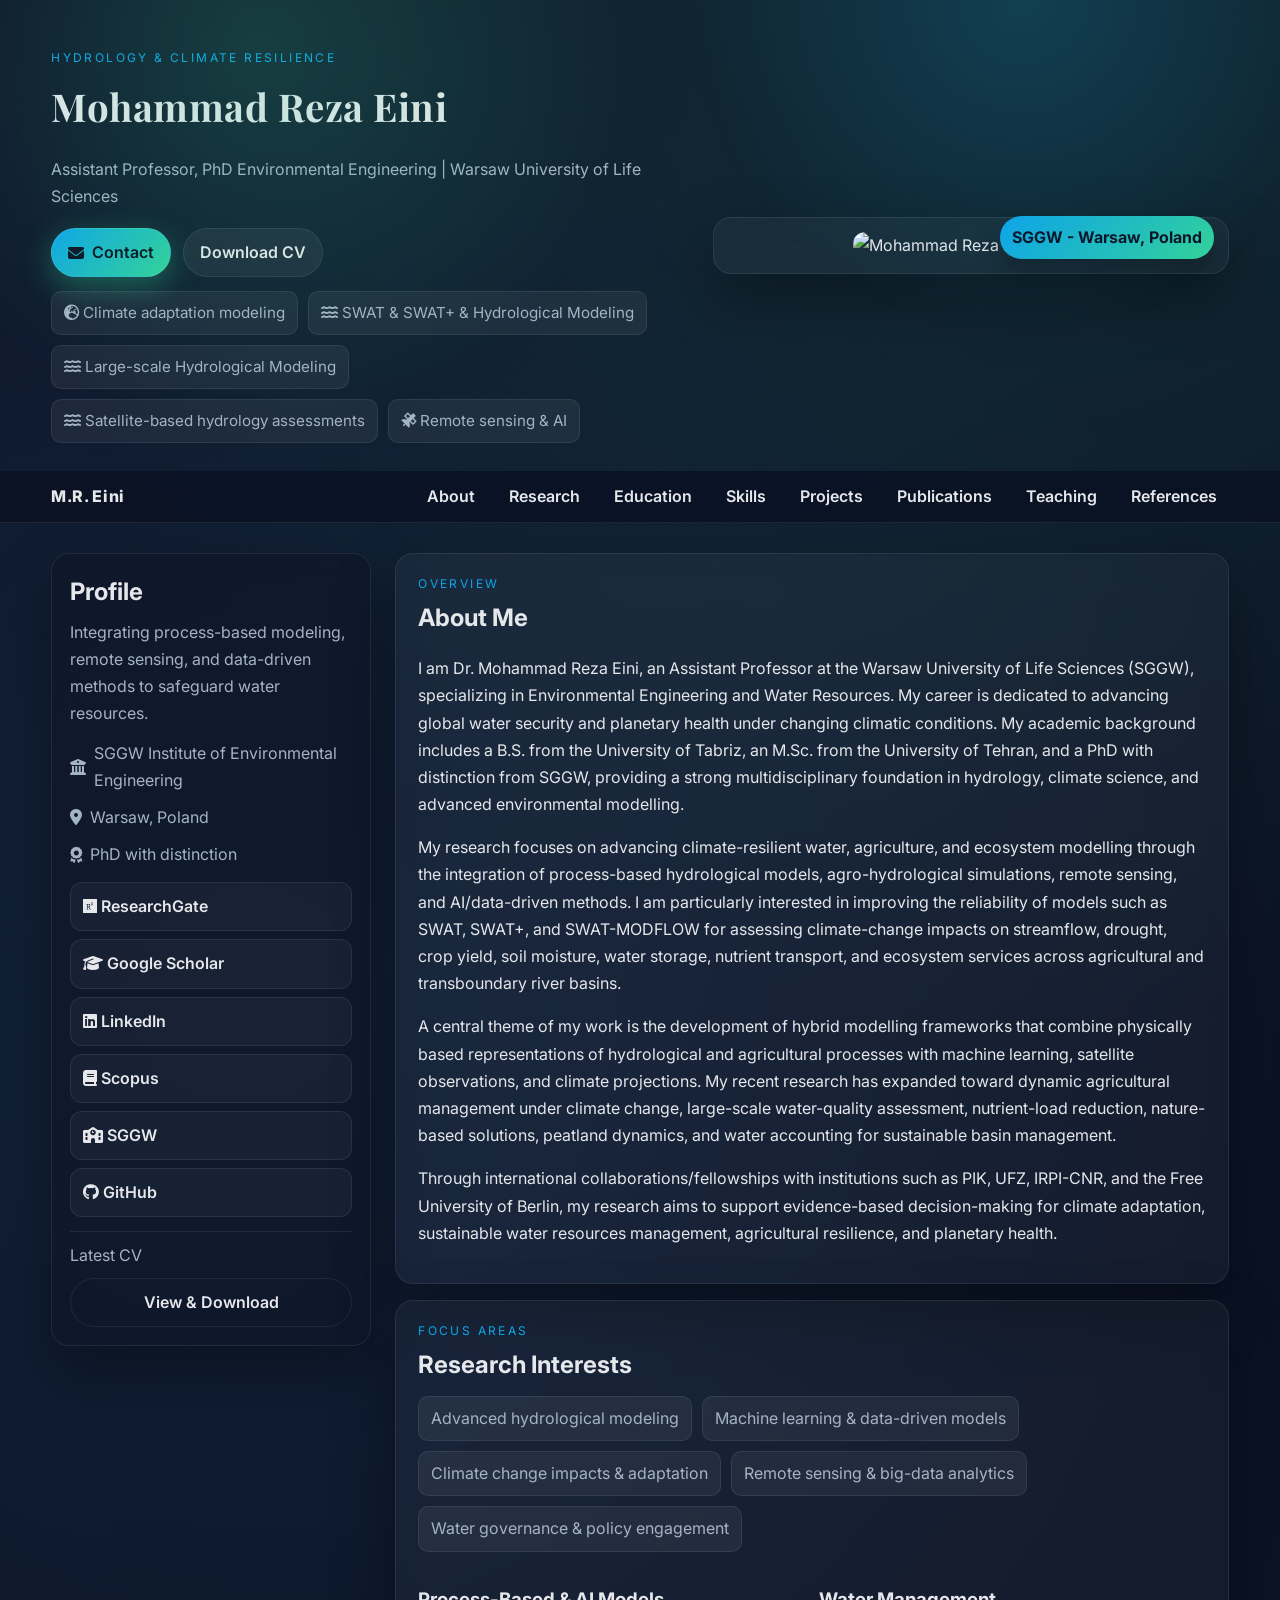
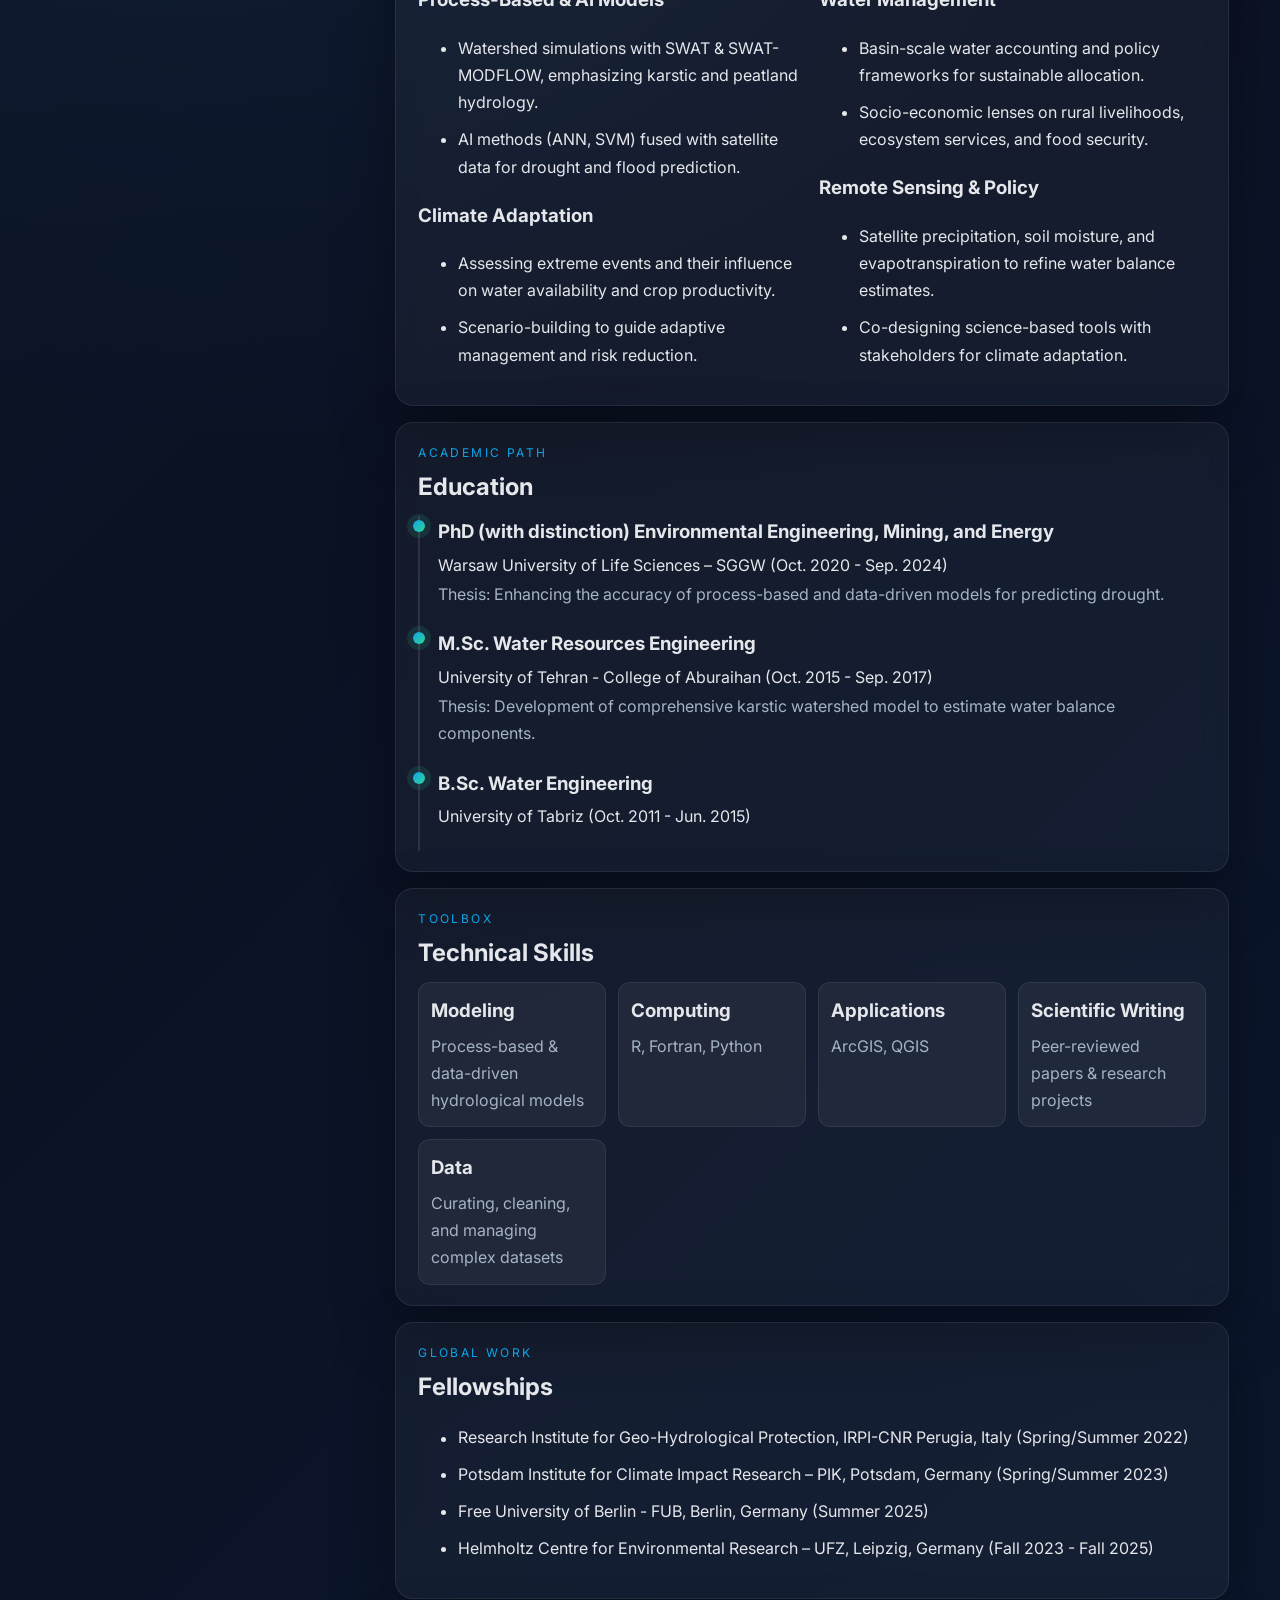
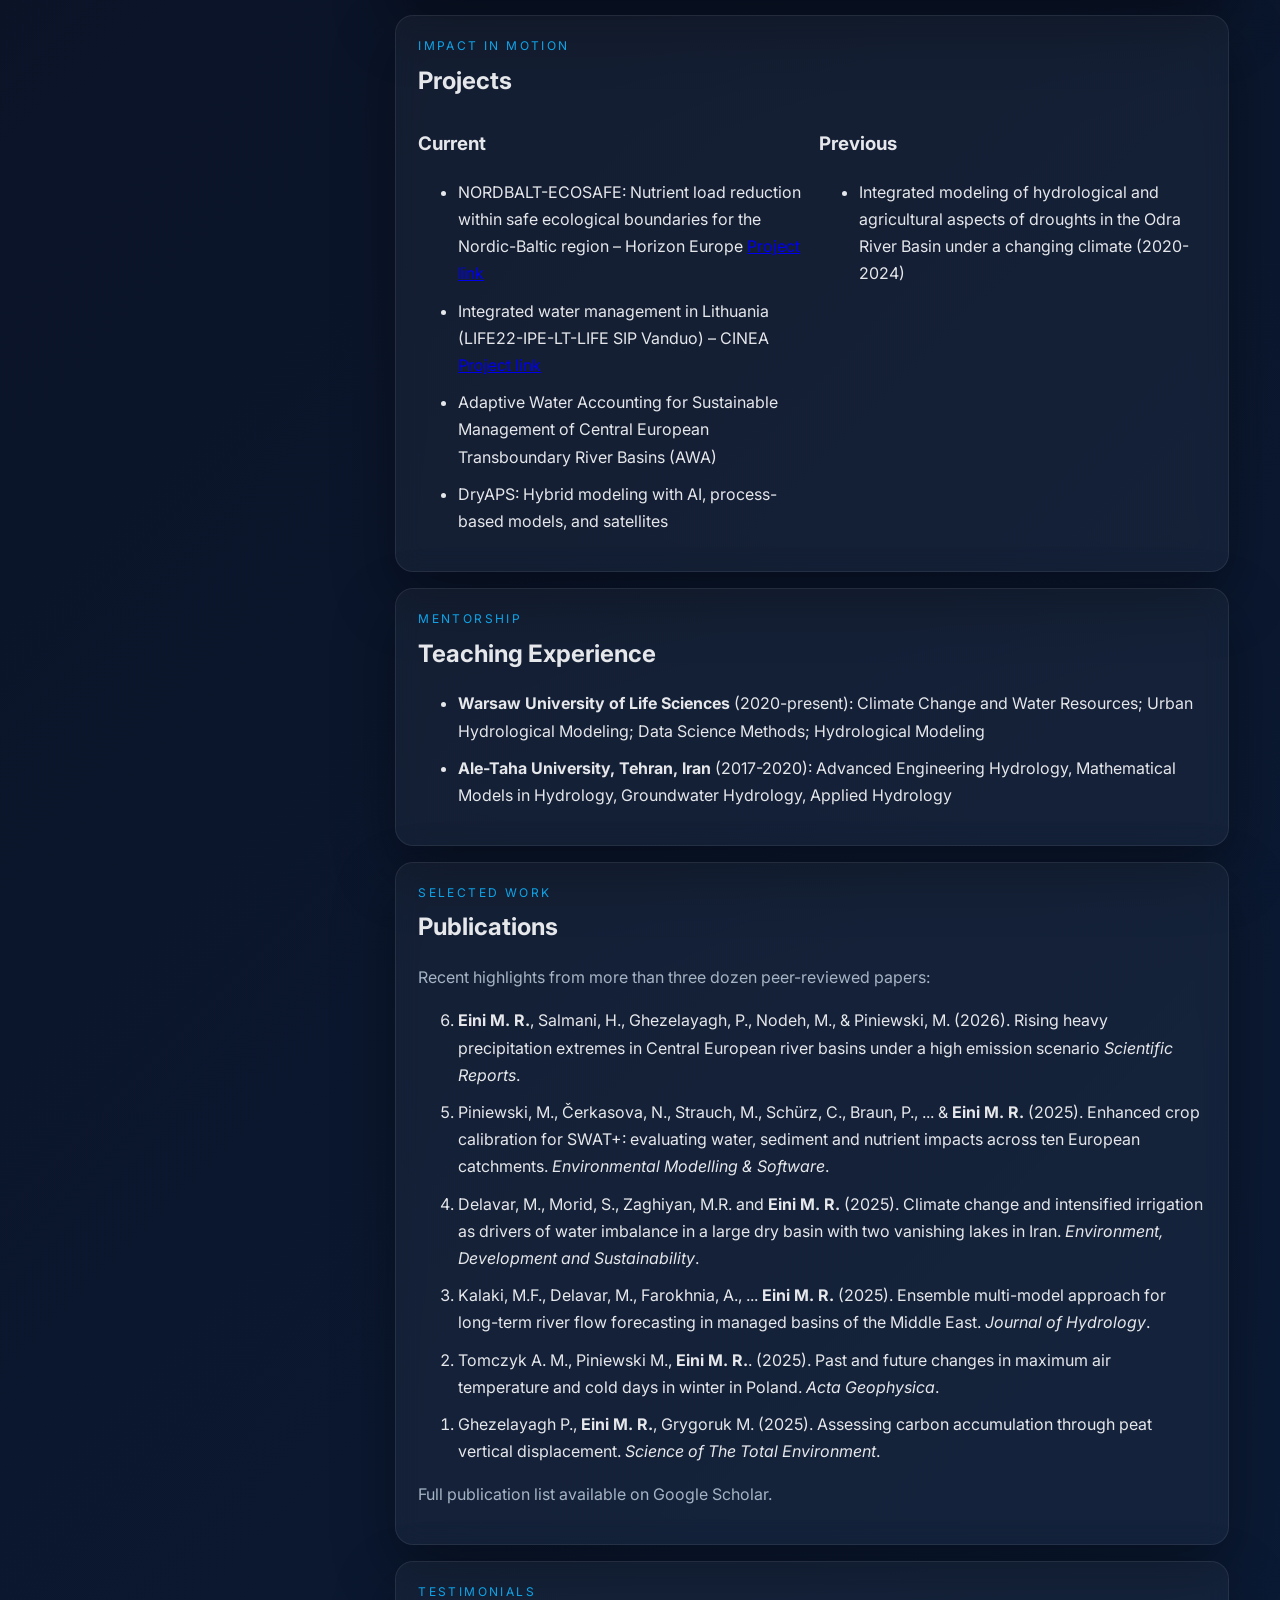
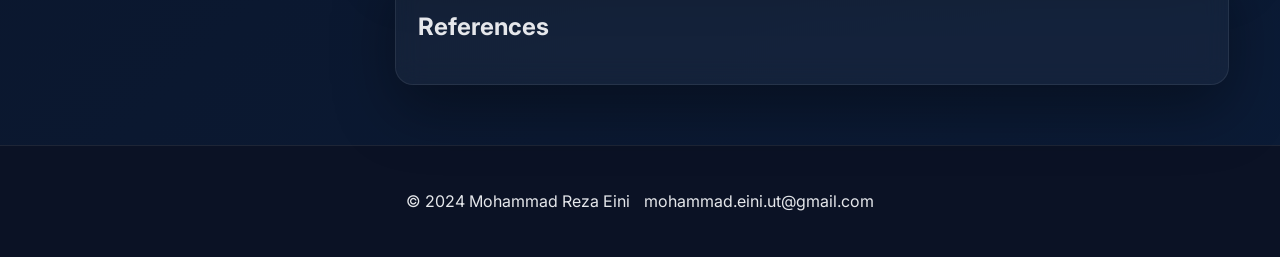
==== index.html @ 570f3421 "Revise 'About Me' section for clarity and detail Updated the 'About Me' section with a more detailed" ====
<!DOCTYPE html>
<html lang="en">
<head>
    <meta charset="UTF-8">
    <meta name="viewport" content="width=device-width, initial-scale=1.0">
    <title>Mohammad Reza Eini - Hydrology | Environmental Engineering</title>

    <meta name="description" content="Mohammad Reza Eini - Assistant Professor in Environmental Engineering specializing in Hydrology, Water Resources, SWAT, and Climate Change Research. Explore research, publications, and projects.">
    <meta name="keywords" content="Mohammad Reza Eini, Hydrology, Environmental Engineering, Climate Change, Water Resources, Research, Publications">
    <meta name="author" content="Mohammad Reza Eini">

    <meta property="og:title" content="Mohammad Reza Eini - Hydrology | Environmental Engineering">
    <meta property="og:description" content="Explore the research, publications, and projects of Mohammad Reza Eini, Assistant Professor specializing in Environmental Engineering and Hydrology.">
    <meta property="og:image" content="https://i1.rgstatic.net/ii/profile.image/11431282004728828-1773566202842_Q128/Mohammad-Reza-Eini.jpg">
    <meta property="og:url" content="https://yourwebsite.com">
    <meta property="og:type" content="website">

    <meta name="twitter:card" content="summary_large_image">
    <meta name="twitter:title" content="Mohammad Reza Eini - Hydrology | Environmental Engineering">
    <meta name="twitter:description" content="Explore the research, publications, and projects of Mohammad Reza Eini, Assistant Professor specializing in Environmental Engineering and Hydrology.">
    <meta name="twitter:image" content="https://i1.rgstatic.net/ii/profile.image/11431282004728828-1773566202842_Q128/Mohammad-Reza-Eini.jpg">

    <link rel="icon" href="favicon.ico" type="image/x-icon">
    <link href="https://fonts.googleapis.com/css2?family=Inter:wght@400;500;600;700&family=Playfair+Display:wght@600&display=swap" rel="stylesheet">
    <link rel="stylesheet" href="https://cdnjs.cloudflare.com/ajax/libs/font-awesome/6.4.0/css/all.min.css" integrity="sha512-t6k3Un7X1Xo95Yb+4X4q5F/BjkAex5+isv+m7HkF0WySZyQ5BdwxmrYxezj3rW4lVDA3f7/7m1z93C9eQFq3mg==" crossorigin="anonymous" referrerpolicy="no-referrer" />
    <link rel="stylesheet" href="style.css">
</head>
<body>
    <canvas id="backgroundCanvas"></canvas>

    <header class="hero">
        <div class="hero__content container">
            <div class="hero__text">
                <p class="eyebrow">Hydrology &amp; Climate Resilience</p>
                <h1>Mohammad Reza Eini</h1>
                <p class="subtitle">Assistant Professor, PhD Environmental Engineering | Warsaw University of Life Sciences</p>
                <div class="hero__actions">
                    <a class="btn primary" href="mailto:mohammad.eini.ut@gmail.com"><i class="fa-solid fa-envelope"></i> Contact</a>
                    <a class="btn ghost" href="https://sggwpl-my.sharepoint.com/:w:/g/personal/p101727_sggw_edu_pl/ERVvOHQ2-XRPl_9ZLTvmwWQBLhzzEaw9GEcHGNCmbTCIkA?e=wQQIOg" target="_blank" rel="noopener">Download CV</a>
                </div>
                <div class="hero__highlights">
                    <div class="chip"><i class="fa-solid fa-earth-europe"></i> Climate adaptation modeling</div>
                    <div class="chip"><i class="fa-solid fa-water"></i> SWAT &amp; SWAT+ &amp; Hydrological Modeling</div>
                    <div class="chip"><i class="fa-solid fa-water"></i> Large-scale Hydrological Modeling</div>
                    <div class="chip"><i class="fa-solid fa-water"></i> Satellite-based hydrology assessments</div>
                    <div class="chip"><i class="fa-solid fa-satellite"></i> Remote sensing &amp; AI</div>
                </div>
            </div>
            <div class="hero__portrait">
                <div class="portrait-card">
                    <img src="https://raw.githubusercontent.com/MR-Eini/mr-eini.github.io/refs/heads/main/Image_.png" alt="Mohammad Reza Eini portrait">
                    <div class="badge">SGGW - Warsaw, Poland</div>
                </div>
            </div>
        </div>
    </header>

    <nav class="navbar">
        <div class="container nav-wrapper">
            <div class="brand">M.R. Eini</div>
            <div class="hamburger" id="hamburger">
                <div></div>
                <div></div>
                <div></div>
            </div>
            <ul id="nav-links">
                <li><a href="#about">About</a></li>
                <li><a href="#research">Research</a></li>
                <li><a href="#education">Education</a></li>
                <li><a href="#skills">Skills</a></li>
                <li><a href="#projects">Projects</a></li>
                <li><a href="#publications">Publications</a></li>
                <li><a href="#teaching">Teaching</a></li>
                <li><a href="#references">References</a></li>
            </ul>
        </div>
    </nav>
    <div class="navbar-overlay"></div>

    <div class="layout container">
        <aside class="profile-card">
            <div class="profile-card__header">
                <h2>Profile</h2>
                <p>Integrating process-based modeling, remote sensing, and data-driven methods to safeguard water resources.</p>
            </div>
            <div class="profile-card__details">
                <div class="detail"><i class="fa-solid fa-building-columns"></i> SGGW Institute of Environmental Engineering</div>
                <div class="detail"><i class="fa-solid fa-location-dot"></i> Warsaw, Poland</div>
                <div class="detail"><i class="fa-solid fa-award"></i> PhD with distinction</div>
            </div>
            <div class="profile-card__links">
                <a href="https://www.researchgate.net/profile/Mohammad_Reza_Eini" target="_blank" rel="noopener"><i class="fab fa-researchgate"></i> ResearchGate</a>
                <a href="https://scholar.google.com/citations?user=8WN65OIAAAAJ&hl=en" target="_blank" rel="noopener"><i class="fas fa-graduation-cap"></i> Google Scholar</a>
                <a href="https://www.linkedin.com/in/MREini/" target="_blank" rel="noopener"><i class="fab fa-linkedin"></i> LinkedIn</a>
                <a href="https://www.scopus.com/authid/detail.uri?authorId=57207841053" target="_blank" rel="noopener"><i class="fas fa-book"></i> Scopus</a>
                <a href="https://bw.sggw.edu.pl/info/author/WULS2d5423f309064ba0b1de52f4bb4901af/" target="_blank" rel="noopener"><i class="fas fa-school"></i> SGGW</a>
                <a href="https://github.com/MR-Eini/" target="_blank" rel="noopener"><i class="fab fa-github"></i> GitHub</a>
            </div>
            <div class="profile-card__cta">
                <p>Latest CV</p>
                <a class="btn full" href="https://sggwpl-my.sharepoint.com/:w:/g/personal/p101727_sggw_edu_pl/ERVvOHQ2-XRPl_9ZLTvmwWQBLhzzEaw9GEcHGNCmbTCIkA?e=wQQIOg" target="_blank" rel="noopener">View &amp; Download</a>
            </div>
        </aside>

        <main class="content">
            <section id="about" class="card">
                <div class="card__header">
                    <p class="eyebrow">Overview</p>
                    <h2>About Me</h2>
                </div>
                      <p>
                        I am Dr. Mohammad Reza Eini, an Assistant Professor at the Warsaw University of Life Sciences
                        (SGGW), specializing in Environmental Engineering and Water Resources. My career is dedicated
                        to advancing global water security and planetary health under changing climatic conditions.
                        My academic background includes a B.S. from the University of Tabriz, an M.Sc. from the
                        University of Tehran, and a PhD with distinction from SGGW, providing a strong multidisciplinary
                        foundation in hydrology, climate science, and advanced environmental modelling.
                      </p>
                    
                      <p>
                        My research focuses on advancing climate-resilient water, agriculture, and ecosystem modelling
                        through the integration of process-based hydrological models, agro-hydrological simulations,
                        remote sensing, and AI/data-driven methods. I am particularly interested in improving the
                        reliability of models such as SWAT, SWAT+, and SWAT-MODFLOW for assessing climate-change
                        impacts on streamflow, drought, crop yield, soil moisture, water storage, nutrient transport,
                        and ecosystem services across agricultural and transboundary river basins.
                      </p>
                    
                      <p>
                        A central theme of my work is the development of hybrid modelling frameworks that combine
                        physically based representations of hydrological and agricultural processes with machine learning,
                        satellite observations, and climate projections. My recent research has expanded toward dynamic
                        agricultural management under climate change, large-scale water-quality assessment,
                        nutrient-load reduction, nature-based solutions, peatland dynamics, and water accounting for
                        sustainable basin management.
                      </p>
                    
                      <p>
                        Through international collaborations/fellowships with institutions such as PIK, UFZ, IRPI-CNR, and the
                        Free University of Berlin, my research aims to support evidence-based decision-making for
                        climate adaptation, sustainable water resources management, agricultural resilience, and
                        planetary health.
                      </p>                  
            </section>

            <section id="research" class="card">
                <div class="card__header">
                    <p class="eyebrow">Focus Areas</p>
                    <h2>Research Interests</h2>
                </div>
                <div class="pill-list">
                    <span class="pill">Advanced hydrological modeling</span>
                    <span class="pill">Machine learning &amp; data-driven models</span>
                    <span class="pill">Climate change impacts &amp; adaptation</span>
                    <span class="pill">Remote sensing &amp; big-data analytics</span>
                    <span class="pill">Water governance &amp; policy engagement</span>
                </div>
                <div class="grid two-cols">
                    <div>
                        <h3>Process-Based &amp; AI Models</h3>
                        <ul class="styled-list">
                            <li>Watershed simulations with SWAT &amp; SWAT-MODFLOW, emphasizing karstic and peatland hydrology.</li>
                            <li>AI methods (ANN, SVM) fused with satellite data for drought and flood prediction.</li>
                        </ul>
                        <h3>Climate Adaptation</h3>
                        <ul class="styled-list">
                            <li>Assessing extreme events and their influence on water availability and crop productivity.</li>
                            <li>Scenario-building to guide adaptive management and risk reduction.</li>
                        </ul>
                    </div>
                    <div>
                        <h3>Water Management</h3>
                        <ul class="styled-list">
                            <li>Basin-scale water accounting and policy frameworks for sustainable allocation.</li>
                            <li>Socio-economic lenses on rural livelihoods, ecosystem services, and food security.</li>
                        </ul>
                        <h3>Remote Sensing &amp; Policy</h3>
                        <ul class="styled-list">
                            <li>Satellite precipitation, soil moisture, and evapotranspiration to refine water balance estimates.</li>
                            <li>Co-designing science-based tools with stakeholders for climate adaptation.</li>
                        </ul>
                    </div>
                </div>
            </section>

            <section id="education" class="card">
                <div class="card__header">
                    <p class="eyebrow">Academic Path</p>
                    <h2>Education</h2>
                </div>
                <ul class="timeline">
                    <li>
                        <div class="timeline__dot"></div>
                        <div class="timeline__content">
                            <h3>PhD (with distinction) Environmental Engineering, Mining, and Energy</h3>
                            <p>Warsaw University of Life Sciences – SGGW (Oct. 2020 - Sep. 2024)</p>
                            <p class="muted">Thesis: Enhancing the accuracy of process-based and data-driven models for predicting drought.</p>
                        </div>
                    </li>
                    <li>
                        <div class="timeline__dot"></div>
                        <div class="timeline__content">
                            <h3>M.Sc. Water Resources Engineering</h3>
                            <p>University of Tehran - College of Aburaihan (Oct. 2015 - Sep. 2017)</p>
                            <p class="muted">Thesis: Development of comprehensive karstic watershed model to estimate water balance components.</p>
                        </div>
                    </li>
                    <li>
                        <div class="timeline__dot"></div>
                        <div class="timeline__content">
                            <h3>B.Sc. Water Engineering</h3>
                            <p>University of Tabriz (Oct. 2011 - Jun. 2015)</p>
                        </div>
                    </li>
                </ul>
            </section>

            <section id="skills" class="card">
                <div class="card__header">
                    <p class="eyebrow">Toolbox</p>
                    <h2>Technical Skills</h2>
                </div>
                <div class="skills-grid">
                    <div class="skill"><h3>Modeling</h3><p>Process-based &amp; data-driven hydrological models</p></div>
                    <div class="skill"><h3>Computing</h3><p>R, Fortran, Python</p></div>
                    <div class="skill"><h3>Applications</h3><p>ArcGIS, QGIS</p></div>
                    <div class="skill"><h3>Scientific Writing</h3><p>Peer-reviewed papers &amp; research projects</p></div>
                    <div class="skill"><h3>Data</h3><p>Curating, cleaning, and managing complex datasets</p></div>
                </div>
            </section>

            <section id="fellowships" class="card">
                <div class="card__header">
                    <p class="eyebrow">Global Work</p>
                    <h2>Fellowships</h2>
                </div>
                <ul class="styled-list">
                    <li>Research Institute for Geo-Hydrological Protection, IRPI-CNR Perugia, Italy (Spring/Summer 2022)</li>
                    <li>Potsdam Institute for Climate Impact Research – PIK, Potsdam, Germany (Spring/Summer 2023)</li>
                    <li>Free University of Berlin - FUB, Berlin, Germany (Summer 2025)</li>
                    <li>Helmholtz Centre for Environmental Research – UFZ, Leipzig, Germany (Fall 2023 - Fall 2025)</li>
                </ul>
            </section>

            <section id="projects" class="card">
                <div class="card__header">
                    <p class="eyebrow">Impact in Motion</p>
                    <h2>Projects</h2>
                </div>
                <div class="grid two-cols">
                    <div>
                        <h3>Current</h3>
                        <ul class="styled-list">
                            <li>NORDBALT-ECOSAFE: Nutrient load reduction within safe ecological boundaries for the Nordic-Baltic region – Horizon Europe <a href="https://cordis.europa.eu/project/id/101060020" target="_blank" rel="noopener">Project link</a></li>
                            <li>Integrated water management in Lithuania (LIFE22-IPE-LT-LIFE SIP Vanduo) – CINEA <a href="https://webgate.ec.europa.eu/life/publicWebsite/project/LIFE22-IPE-LT-LIFE-SIP-Vanduo-101104645/integrated-water-management-in-lithuania" target="_blank" rel="noopener">Project link</a></li>
                            <li>Adaptive Water Accounting for Sustainable Management of Central European Transboundary River Basins (AWA)</li>
                            <li>DryAPS: Hybrid modeling with AI, process-based models, and satellites</li>
                        </ul>
                    </div>
                    <div>
                        <h3>Previous</h3>
                        <ul class="styled-list">
                            <li>Integrated modeling of hydrological and agricultural aspects of droughts in the Odra River Basin under a changing climate (2020-2024)</li>
                        </ul>
                    </div>
                </div>
            </section>

            <section id="teaching" class="card">
                <div class="card__header">
                    <p class="eyebrow">Mentorship</p>
                    <h2>Teaching Experience</h2>
                </div>
                <ul class="styled-list">
                    <li><strong>Warsaw University of Life Sciences</strong> (2020-present): Climate Change and Water Resources; Urban Hydrological Modeling; Data Science Methods; Hydrological Modeling</li>
                    <li><strong>Ale-Taha University, Tehran, Iran</strong> (2017-2020): Advanced Engineering Hydrology, Mathematical Models in Hydrology, Groundwater Hydrology, Applied Hydrology</li>
                </ul>
            </section>

            <section id="publications" class="card">
                <div class="card__header">
                    <p class="eyebrow">Selected Work</p>
                    <h2>Publications</h2>
                </div>
                <p class="muted">Recent highlights from more than three dozen peer-reviewed papers:</p>
                <ol class="styled-list" reversed>
                    <li><strong>Eini M. R.</strong>, Salmani, H., Ghezelayagh, P., Nodeh, M., &amp Piniewski, M. (2026). Rising heavy precipitation extremes in Central European river basins under a high emission scenario <em>Scientific Reports</em>.</li>
                    <li>Piniewski, M., Čerkasova, N., Strauch, M., Schürz, C., Braun, P., ... &amp; <strong>Eini M. R.</strong> (2025). Enhanced crop calibration for SWAT+: evaluating water, sediment and nutrient impacts across ten European catchments. <em>Environmental Modelling &amp; Software</em>.</li>
                    <li>Delavar, M., Morid, S., Zaghiyan, M.R. and <strong>Eini M. R.</strong> (2025). Climate change and intensified irrigation as drivers of water imbalance in a large dry basin with two vanishing lakes in Iran. <em>Environment, Development and Sustainability</em>.</li>
                    <li>Kalaki, M.F., Delavar, M., Farokhnia, A., ... <strong>Eini M. R.</strong> (2025). Ensemble multi-model approach for long-term river flow forecasting in managed basins of the Middle East. <em>Journal of Hydrology</em>.</li>
                    <li>Tomczyk A. M., Piniewski M., <strong>Eini M. R.</strong>. (2025). Past and future changes in maximum air temperature and cold days in winter in Poland. <em>Acta Geophysica</em>.</li>
                    <li>Ghezelayagh P., <strong>Eini M. R.</strong>, Grygoruk M. (2025). Assessing carbon accumulation through peat vertical displacement. <em>Science of The Total Environment</em>.</li>
                </ol>
                <p class="muted">Full publication list available on Google Scholar.</p>
            </section>

            <section id="references" class="card">
                <div class="card__header">
                    <p class="eyebrow">Testimonials</p>
                    <h2>References</h2>
                </div>
                <ul class="styled-list">

                </ul>
            </section>
        </main>
    </div>

    <button id="scrollToTopBtn" title="Go to top"><i class="fas fa-arrow-up"></i></button>

    <footer>
        <div class="container footer-content">
            <p>&copy; 2024 Mohammad Reza Eini</p>
            <a href="mailto:mohammad.eini.ut@gmail.com">mohammad.eini.ut@gmail.com</a>
        </div>
    </footer>

    <script src="script.js"></script>
</body>
</html>
---- style.css ----
:root {
    --bg: #0b1224;
    --panel: rgba(15, 23, 42, 0.75);
    --card: rgba(255, 255, 255, 0.04);
    --accent: #34d399;
    --accent-2: #0ea5e9;
    --text: #e5e7eb;
    --muted: #a5b4c4;
    --border: rgba(255, 255, 255, 0.08);
    --shadow: 0 25px 60px rgba(0, 0, 0, 0.35);
}

* { box-sizing: border-box; }

body {
    font-family: 'Inter', system-ui, -apple-system, sans-serif;
    line-height: 1.7;
    margin: 0;
    padding: 0;
    background: radial-gradient(circle at 20% 20%, rgba(52, 152, 219, 0.1), transparent 25%),
                radial-gradient(circle at 80% 0%, rgba(52, 211, 153, 0.12), transparent 20%),
                linear-gradient(135deg, #0f172a 0%, #0b1224 40%, #0b1b36 100%);
    color: var(--text);
    min-height: 100vh;
    overflow-x: hidden;
}

.container {
    width: min(1200px, 92vw);
    margin: 0 auto;
}

canvas#backgroundCanvas {
    position: fixed;
    inset: 0;
    z-index: 0;
    opacity: 0.35;
}

.hero {
    position: relative;
    padding: 48px 0 28px;
    overflow: hidden;
    z-index: 1;
}

.hero::after {
    content: '';
    position: absolute;
    inset: 0;
    background: radial-gradient(circle at 20% 10%, rgba(52, 211, 153, 0.18), transparent 35%),
                radial-gradient(circle at 80% 0%, rgba(14, 165, 233, 0.16), transparent 30%);
    pointer-events: none;
}

.hero__content {
    display: grid;
    grid-template-columns: 1.1fr 0.9fr;
    gap: 32px;
    align-items: center;
}

.hero__text h1 {
    font-family: 'Playfair Display', serif;
    font-size: clamp(2.2rem, 3vw, 3rem);
    margin: 6px 0 10px;
    letter-spacing: 0.5px;
}

.hero .subtitle {
    color: var(--muted);
    margin-bottom: 18px;
}

.eyebrow {
    letter-spacing: 0.2em;
    text-transform: uppercase;
    font-size: 0.75rem;
    color: var(--accent-2);
    margin: 0;
}

.hero__actions {
    display: flex;
    flex-wrap: wrap;
    gap: 12px;
    margin: 18px 0 14px;
}

.btn {
    border: 1px solid var(--border);
    color: var(--text);
    padding: 10px 16px;
    border-radius: 999px;
    text-decoration: none;
    font-weight: 600;
    display: inline-flex;
    align-items: center;
    gap: 8px;
    transition: transform 0.2s ease, box-shadow 0.2s ease, background 0.3s ease, color 0.3s ease;
}

.btn.primary {
    background: linear-gradient(135deg, var(--accent-2), var(--accent));
    color: #0b1224;
    box-shadow: 0 10px 30px rgba(52, 211, 153, 0.35);
}

.btn.ghost { background: rgba(255, 255, 255, 0.06); }
.btn.full { width: 100%; text-align: center; justify-content: center; }

.btn:hover { transform: translateY(-2px); box-shadow: 0 10px 40px rgba(14, 165, 233, 0.35); }

.hero__highlights {
    display: flex;
    gap: 10px;
    flex-wrap: wrap;
    margin-top: 8px;
}

.chip {
    background: rgba(255, 255, 255, 0.06);
    border: 1px solid var(--border);
    padding: 8px 12px;
    border-radius: 10px;
    font-size: 0.95rem;
    color: var(--muted);
}

.portrait-card { 
    position: relative; 
    background: var(--card); 
    border: 1px solid var(--border);
    border-radius: 18px;
    padding: 14px; 
    box-shadow: var(--shadow); 
    backdrop-filter: blur(12px); 
    text-align: center; 
}

.portrait-card img { 
    width: 100%; 
    border-radius: 12px; 
    object-fit: cover; 
}

.portrait-card .badge {
    position: absolute;
    bottom: 14px;
    right: 14px;
    background: linear-gradient(135deg, var(--accent-2), var(--accent));
    color: #0b1224;
    padding: 8px 12px;
    border-radius: 999px;
    font-weight: 700;
    box-shadow: 0 12px 24px rgba(0, 0, 0, 0.25);
}

.navbar {
    position: sticky;
    top: 0;
    z-index: 10;
    background: rgba(11, 18, 36, 0.9);
    backdrop-filter: blur(14px);
    border-bottom: 1px solid var(--border);
}

.nav-wrapper {
    display: flex;
    align-items: center;
    justify-content: space-between;
    padding: 12px 0;
}

.navbar ul {
    list-style: none;
    display: flex;
    gap: 10px;
    padding: 0;
    margin: 0;
}

.navbar a {
    color: var(--text);
    text-decoration: none;
    padding: 10px 12px;
    border-radius: 12px;
    font-weight: 600;
    transition: background 0.2s ease, color 0.2s ease, transform 0.2s ease;
}

.navbar a:hover {
    background: rgba(52, 211, 153, 0.16);
    color: #d1fae5;
    transform: translateY(-1px);
}

.brand { font-weight: 800; letter-spacing: 0.04em; }

.hamburger { display: none; flex-direction: column; gap: 4px; cursor: pointer; }
.hamburger div { width: 24px; height: 3px; background: var(--text); transition: all 0.3s ease; }

.navbar ul.active { display: flex; }
.navbar-overlay { display: none; }

.layout {
    display: grid;
    grid-template-columns: 320px 1fr;
    gap: 24px;
    margin: 30px auto 60px;
    position: relative;
    z-index: 1;
}

.profile-card {
    position: sticky;
    top: 96px;
    align-self: start;
    background: var(--panel);
    border: 1px solid var(--border);
    border-radius: 18px;
    padding: 18px;
    box-shadow: var(--shadow);
    backdrop-filter: blur(14px);
}

.profile-card__header h2 { margin: 0 0 6px; }
.profile-card__header p { margin: 0 0 12px; color: var(--muted); }

.profile-card__details { display: grid; gap: 10px; margin: 12px 0; }
.detail { color: var(--muted); display: flex; gap: 8px; align-items: center; }

.profile-card__links {
    display: grid;
    gap: 8px;
    margin: 14px 0;
}

.profile-card__links a {
    color: var(--text);
    text-decoration: none;
    background: rgba(255, 255, 255, 0.04);
    border: 1px solid var(--border);
    padding: 10px 12px;
    border-radius: 12px;
    font-weight: 600;
    transition: background 0.2s ease, transform 0.2s ease;
}
.profile-card__links a:hover { background: rgba(52, 211, 153, 0.12); transform: translateY(-1px); }

.profile-card__cta {
    margin-top: 8px;
    padding-top: 10px;
    border-top: 1px solid var(--border);
}
.profile-card__cta p { margin: 0 0 8px; color: var(--muted); }

.content { display: grid; gap: 16px; }

.card {
    background: var(--card);
    border: 1px solid var(--border);
    border-radius: 18px;
    padding: 20px 22px;
    box-shadow: var(--shadow);
    backdrop-filter: blur(12px);
}

.card__header h2 { margin: 4px 0 8px; }
.card__header p { margin: 0; }

.pill-list { display: flex; flex-wrap: wrap; gap: 10px; margin: 10px 0 14px; }
.pill { background: rgba(255, 255, 255, 0.06); padding: 8px 12px; border-radius: 10px; color: var(--muted); border: 1px solid var(--border); }

.grid.two-cols { display: grid; grid-template-columns: repeat(auto-fit, minmax(280px, 1fr)); gap: 14px; }

.styled-list { color: var(--text); }
.styled-list li { margin-bottom: 10px; }

.timeline { list-style: none; margin: 0; padding: 0; border-left: 2px solid rgba(255, 255, 255, 0.1); }
.timeline li { position: relative; padding: 0 0 18px 18px; }
.timeline__dot { width: 12px; height: 12px; background: linear-gradient(135deg, var(--accent-2), var(--accent)); border-radius: 50%; position: absolute; left: -7px; top: 4px; box-shadow: 0 0 0 6px rgba(52, 211, 153, 0.12); }
.timeline__content h3 { margin: 0 0 4px; }
.timeline__content p { margin: 2px 0; }

.skills-grid { display: grid; grid-template-columns: repeat(auto-fit, minmax(180px, 1fr)); gap: 12px; }
.skill { padding: 12px; background: rgba(255, 255, 255, 0.05); border-radius: 12px; border: 1px solid var(--border); }
.skill h3 { margin: 0 0 6px; }
.skill p { margin: 0; color: var(--muted); }

.muted { color: var(--muted); }

#scrollToTopBtn {
    position: fixed;
    bottom: 22px;
    right: 22px;
    z-index: 15;
    background: linear-gradient(135deg, var(--accent-2), var(--accent));
    color: #0b1224;
    border: none;
    padding: 12px 14px;
    border-radius: 50%;
    box-shadow: 0 18px 36px rgba(0, 0, 0, 0.35);
    cursor: pointer;
    display: none;
    transition: transform 0.2s ease;
}

#scrollToTopBtn:hover { transform: translateY(-2px); }

footer {
    padding: 26px 0;
    background: rgba(11, 18, 36, 0.92);
    border-top: 1px solid var(--border);
    text-align: center;
}
.footer-content { display: flex; justify-content: center; gap: 14px; align-items: center; }
.footer-content a { color: var(--text); text-decoration: none; }

@media (max-width: 960px) {
    .hero__content { grid-template-columns: 1fr; }
    .portrait-card { max-width: 360px; margin: 0 auto; }
    .layout { grid-template-columns: 1fr; }
    .profile-card { position: relative; top: 0; }
}

@media (max-width: 768px) {
    .nav-wrapper { padding: 12px 4px; }
    .navbar ul { position: absolute; top: 56px; right: 0; left: 0; background: rgba(11, 18, 36, 0.95); flex-direction: column; padding: 12px; display: none; }
    .navbar ul.active { display: flex; }
    .navbar-overlay { display: none; }
    .hamburger { display: flex; }
    .layout { margin-top: 16px; }
}
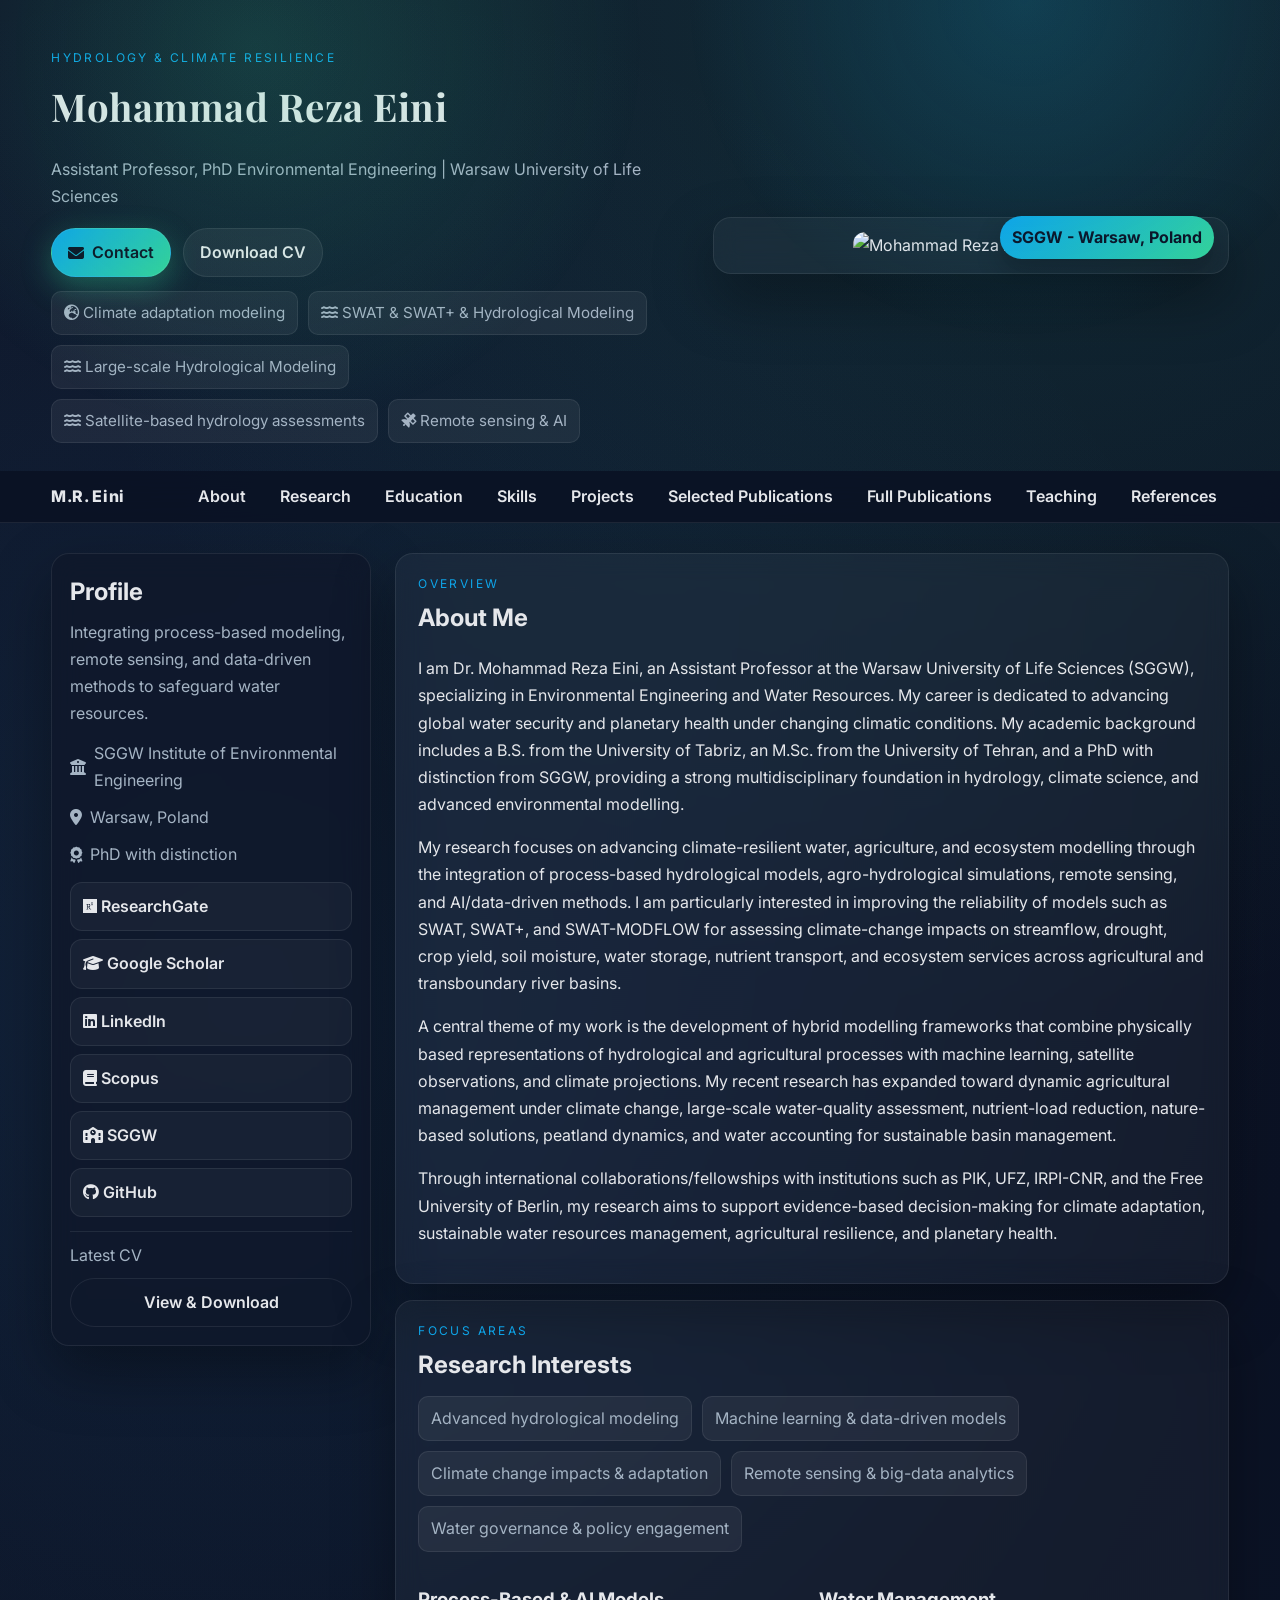
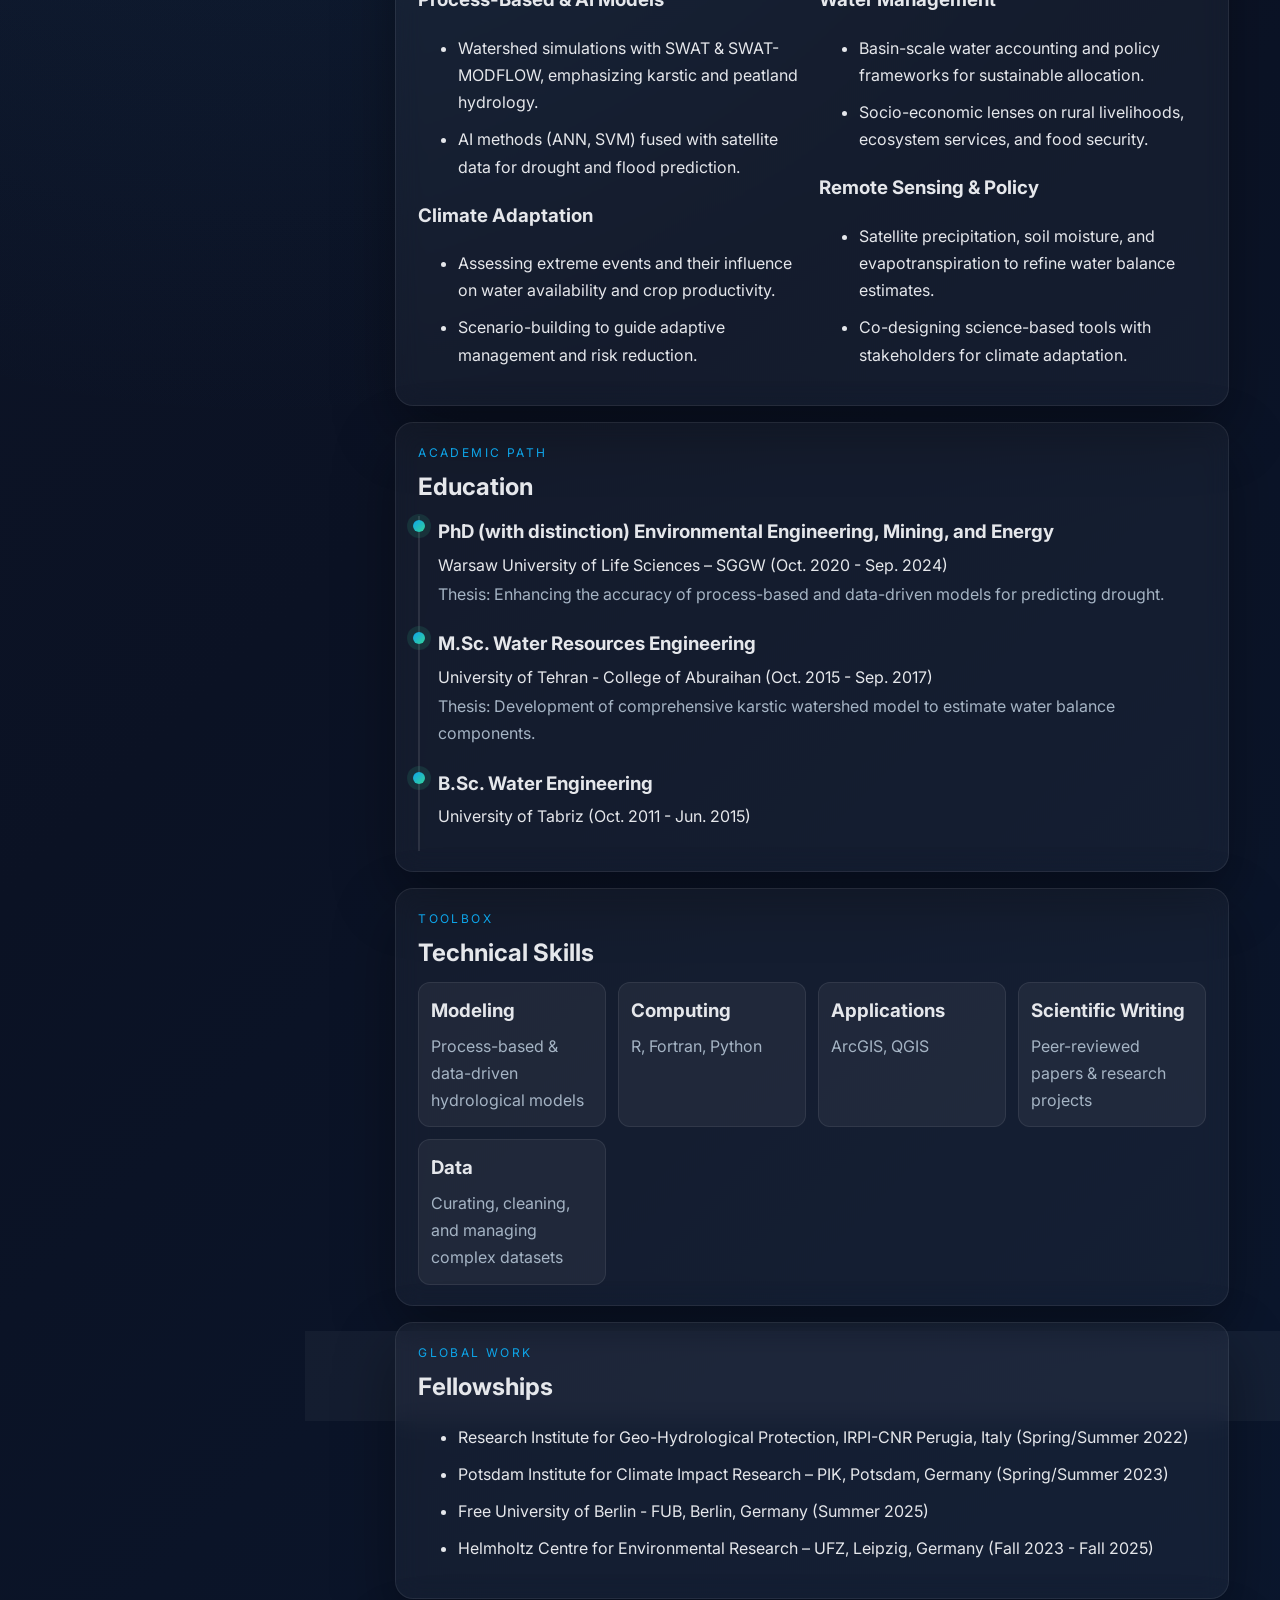
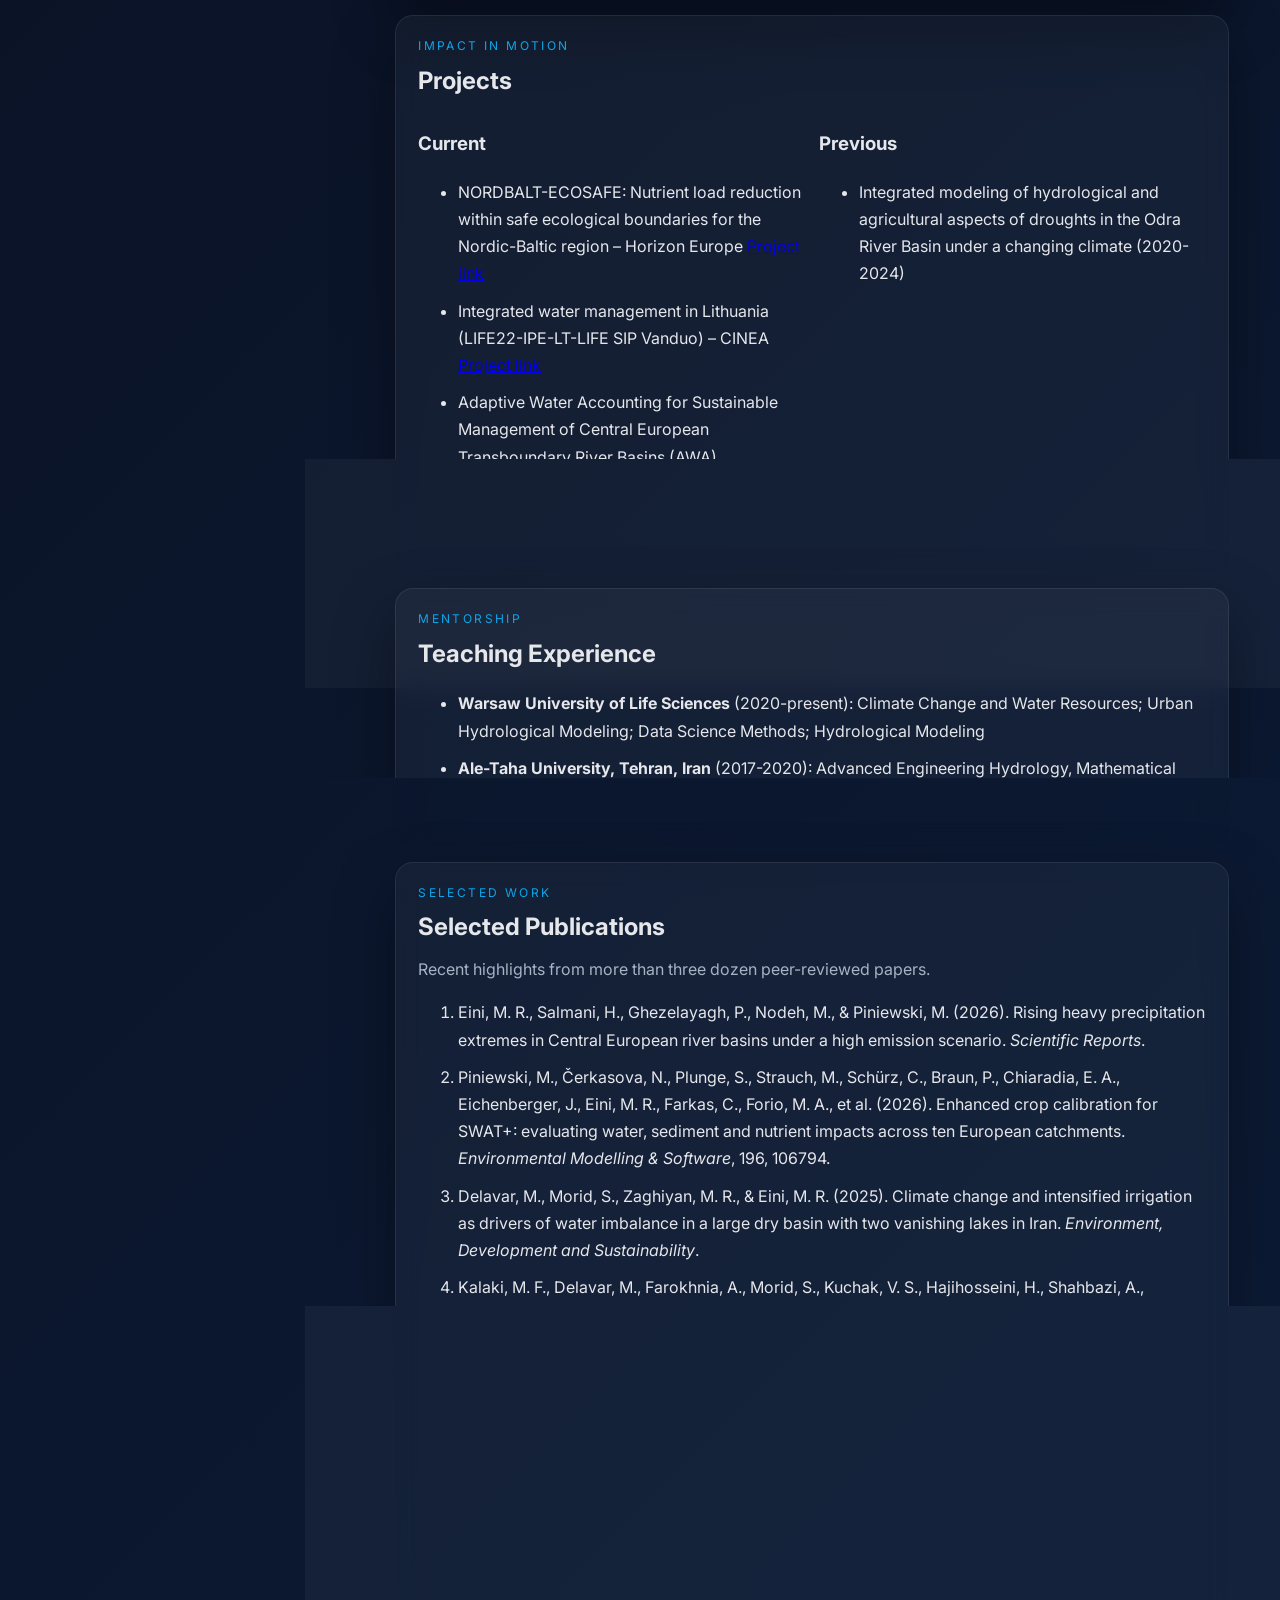
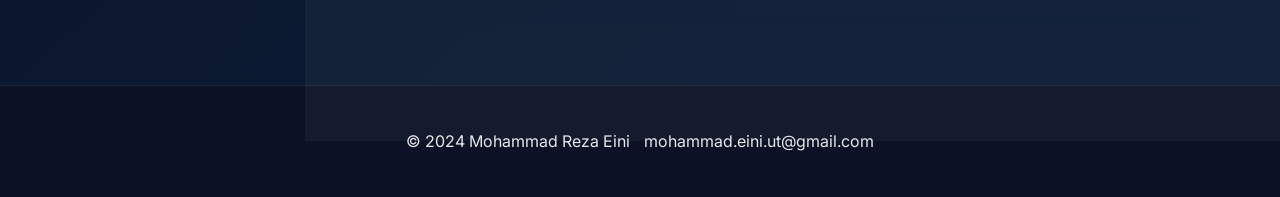
==== commit 817ec8cf: "Revise publications section with new content Updated the publications section to include selected pu" ====
--- a/index.html
+++ b/index.html
@@ -69,7 +69,8 @@
                 <li><a href="#education">Education</a></li>
                 <li><a href="#skills">Skills</a></li>
                 <li><a href="#projects">Projects</a></li>
-                <li><a href="#publications">Publications</a></li>
+                <li><a href="#publications">Selected Publications</a></li>
+                <li><a href="publications.html">Full Publications</a></li>
                 <li><a href="#teaching">Teaching</a></li>
                 <li><a href="#references">References</a></li>
             </ul>
@@ -277,32 +278,61 @@
                 </ul>
             </section>
 
-            <section id="publications" class="card">
-                <div class="card__header">
-                    <p class="eyebrow">Selected Work</p>
-                    <h2>Publications</h2>
-                </div>
-                <p class="muted">Recent highlights from more than three dozen peer-reviewed papers:</p>
-                <ol class="styled-list" reversed>
-                    <li><strong>Eini M. R.</strong>, Salmani, H., Ghezelayagh, P., Nodeh, M., &amp Piniewski, M. (2026). Rising heavy precipitation extremes in Central European river basins under a high emission scenario <em>Scientific Reports</em>.</li>
-                    <li>Piniewski, M., Čerkasova, N., Strauch, M., Schürz, C., Braun, P., ... &amp; <strong>Eini M. R.</strong> (2025). Enhanced crop calibration for SWAT+: evaluating water, sediment and nutrient impacts across ten European catchments. <em>Environmental Modelling &amp; Software</em>.</li>
-                    <li>Delavar, M., Morid, S., Zaghiyan, M.R. and <strong>Eini M. R.</strong> (2025). Climate change and intensified irrigation as drivers of water imbalance in a large dry basin with two vanishing lakes in Iran. <em>Environment, Development and Sustainability</em>.</li>
-                    <li>Kalaki, M.F., Delavar, M., Farokhnia, A., ... <strong>Eini M. R.</strong> (2025). Ensemble multi-model approach for long-term river flow forecasting in managed basins of the Middle East. <em>Journal of Hydrology</em>.</li>
-                    <li>Tomczyk A. M., Piniewski M., <strong>Eini M. R.</strong>. (2025). Past and future changes in maximum air temperature and cold days in winter in Poland. <em>Acta Geophysica</em>.</li>
-                    <li>Ghezelayagh P., <strong>Eini M. R.</strong>, Grygoruk M. (2025). Assessing carbon accumulation through peat vertical displacement. <em>Science of The Total Environment</em>.</li>
-                </ol>
-                <p class="muted">Full publication list available on Google Scholar.</p>
-            </section>
-
-            <section id="references" class="card">
-                <div class="card__header">
-                    <p class="eyebrow">Testimonials</p>
-                    <h2>References</h2>
-                </div>
-                <ul class="styled-list">
-
-                </ul>
-            </section>
+                    <section id="publications" class="card">
+                      <div class="card__header">
+                        <p class="eyebrow">Selected Work</p>
+                        <h2>Selected Publications</h2>
+                        <p class="muted">
+                          Recent highlights from more than three dozen peer-reviewed papers.
+                        </p>
+                      </div>
+                    
+                      <ol class="styled-list">
+                        <li>
+                          Eini, M. R., Salmani, H., Ghezelayagh, P., Nodeh, M., & Piniewski, M. (2026).
+                          Rising heavy precipitation extremes in Central European river basins under a high emission scenario.
+                          <em>Scientific Reports</em>.
+                        </li>
+                    
+                        <li>
+                          Piniewski, M., Čerkasova, N., Plunge, S., Strauch, M., Schürz, C., Braun, P.,
+                          Chiaradia, E. A., Eichenberger, J., Eini, M. R., Farkas, C., Forio, M. A., et al. (2026).
+                          Enhanced crop calibration for SWAT+: evaluating water, sediment and nutrient impacts across ten European catchments.
+                          <em>Environmental Modelling & Software</em>, 196, 106794.
+                        </li>
+                    
+                        <li>
+                          Delavar, M., Morid, S., Zaghiyan, M. R., & Eini, M. R. (2025).
+                          Climate change and intensified irrigation as drivers of water imbalance in a large dry basin with two vanishing lakes in Iran.
+                          <em>Environment, Development and Sustainability</em>.
+                        </li>
+                    
+                        <li>
+                          Kalaki, M. F., Delavar, M., Farokhnia, A., Morid, S., Kuchak, V. S.,
+                          Hajihosseini, H., Shahbazi, A., Nourmohammadi, F., Motamedi, A., & Eini, M. R. (2025).
+                          An ensemble multi-model approach for long-term river flow forecasting in managed basins of the Middle East:
+                          Insights from the Karkheh River Basin.
+                          <em>Journal of Hydrology</em>, 132846.
+                        </li>
+                    
+                        <li>
+                          Tomczyk, A. M., Piniewski, M., & Eini, M. R. (2025).
+                          Past and future changes in maximum air temperature and cold days in winter in Poland.
+                          <em>Acta Geophysica</em>.
+                        </li>
+                    
+                        <li>
+                          Ghezelayagh, P., Eini, M. R., & Grygoruk, M. (2025).
+                          Assessing carbon accumulation through peat vertical displacement:
+                          The influence of climate and land use across diverse peatland characteristics.
+                          <em>Science of The Total Environment</em>, 958, 178132.
+                        </li>
+                      </ol>
+                    
+                      <a href="publications.html" class="btn primary">
+                        View full publication list
+                      </a>
+                    </section>
         </main>
     </div>
 
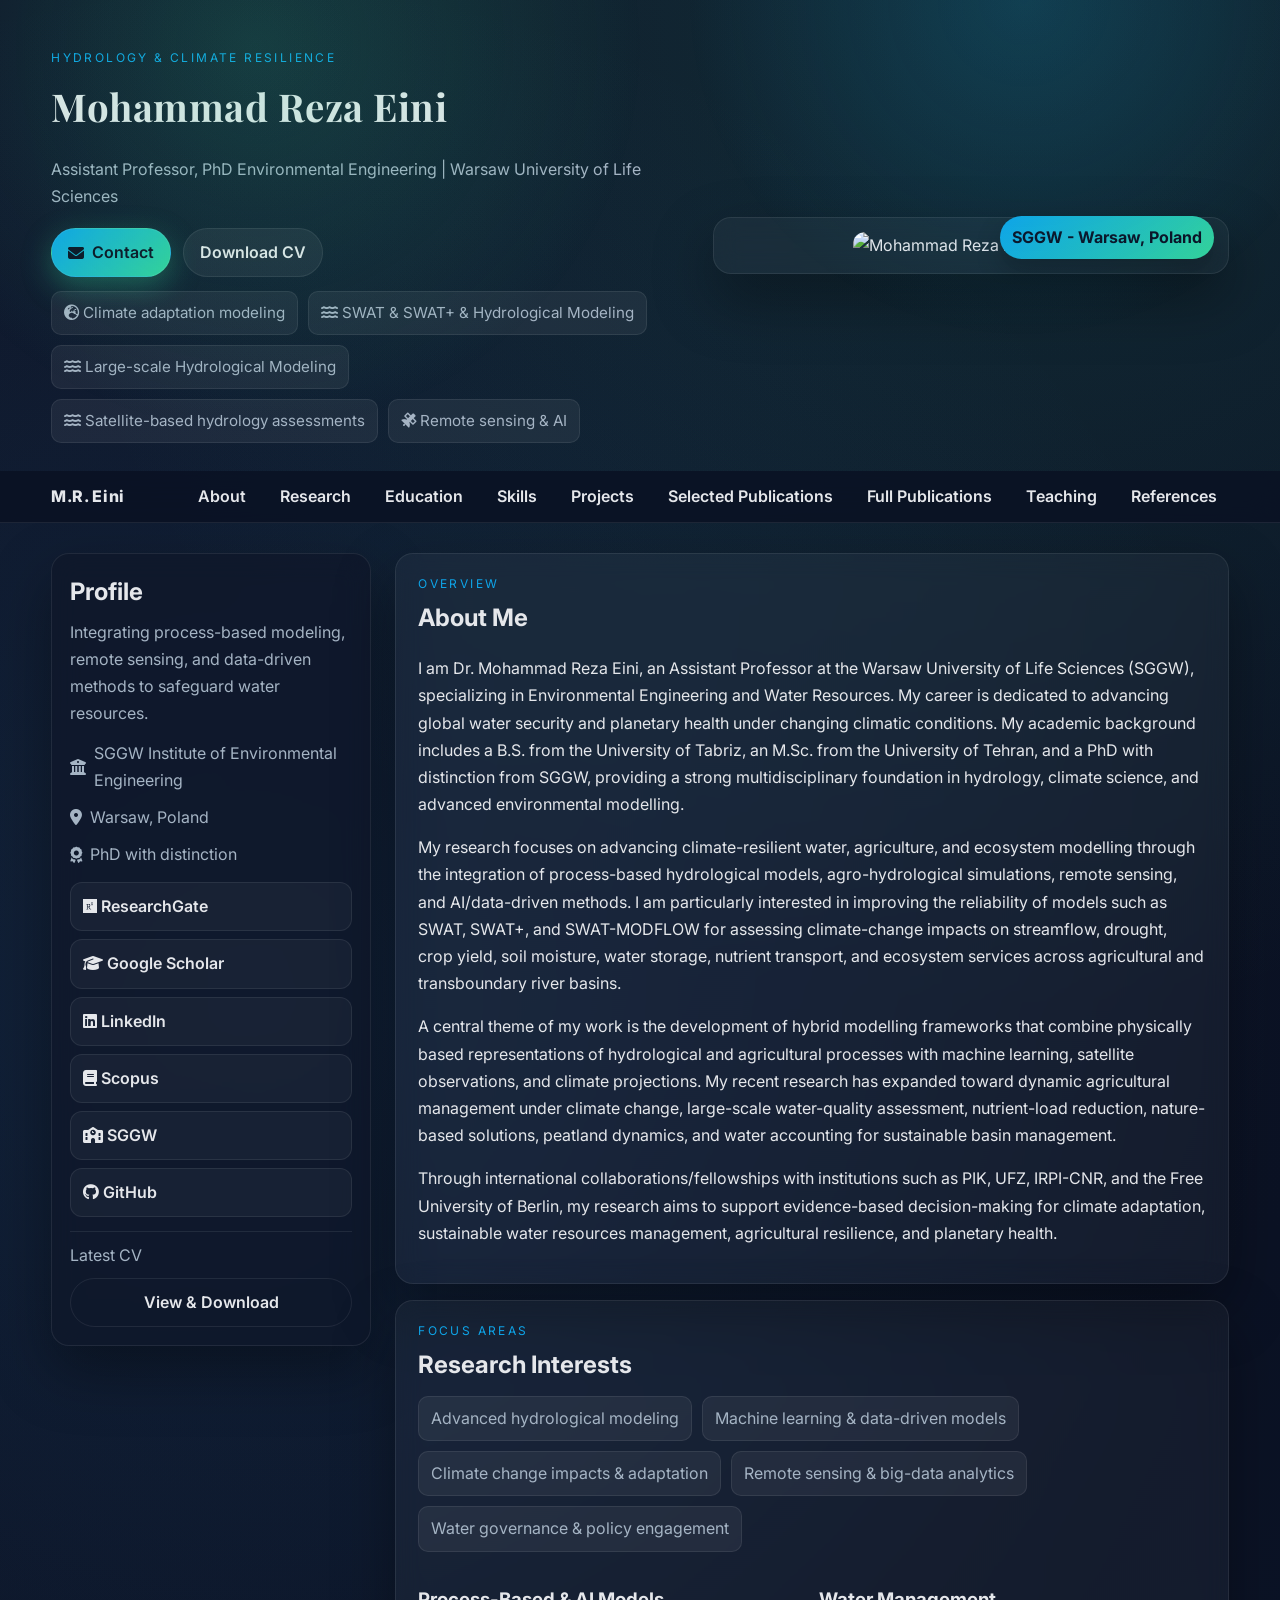
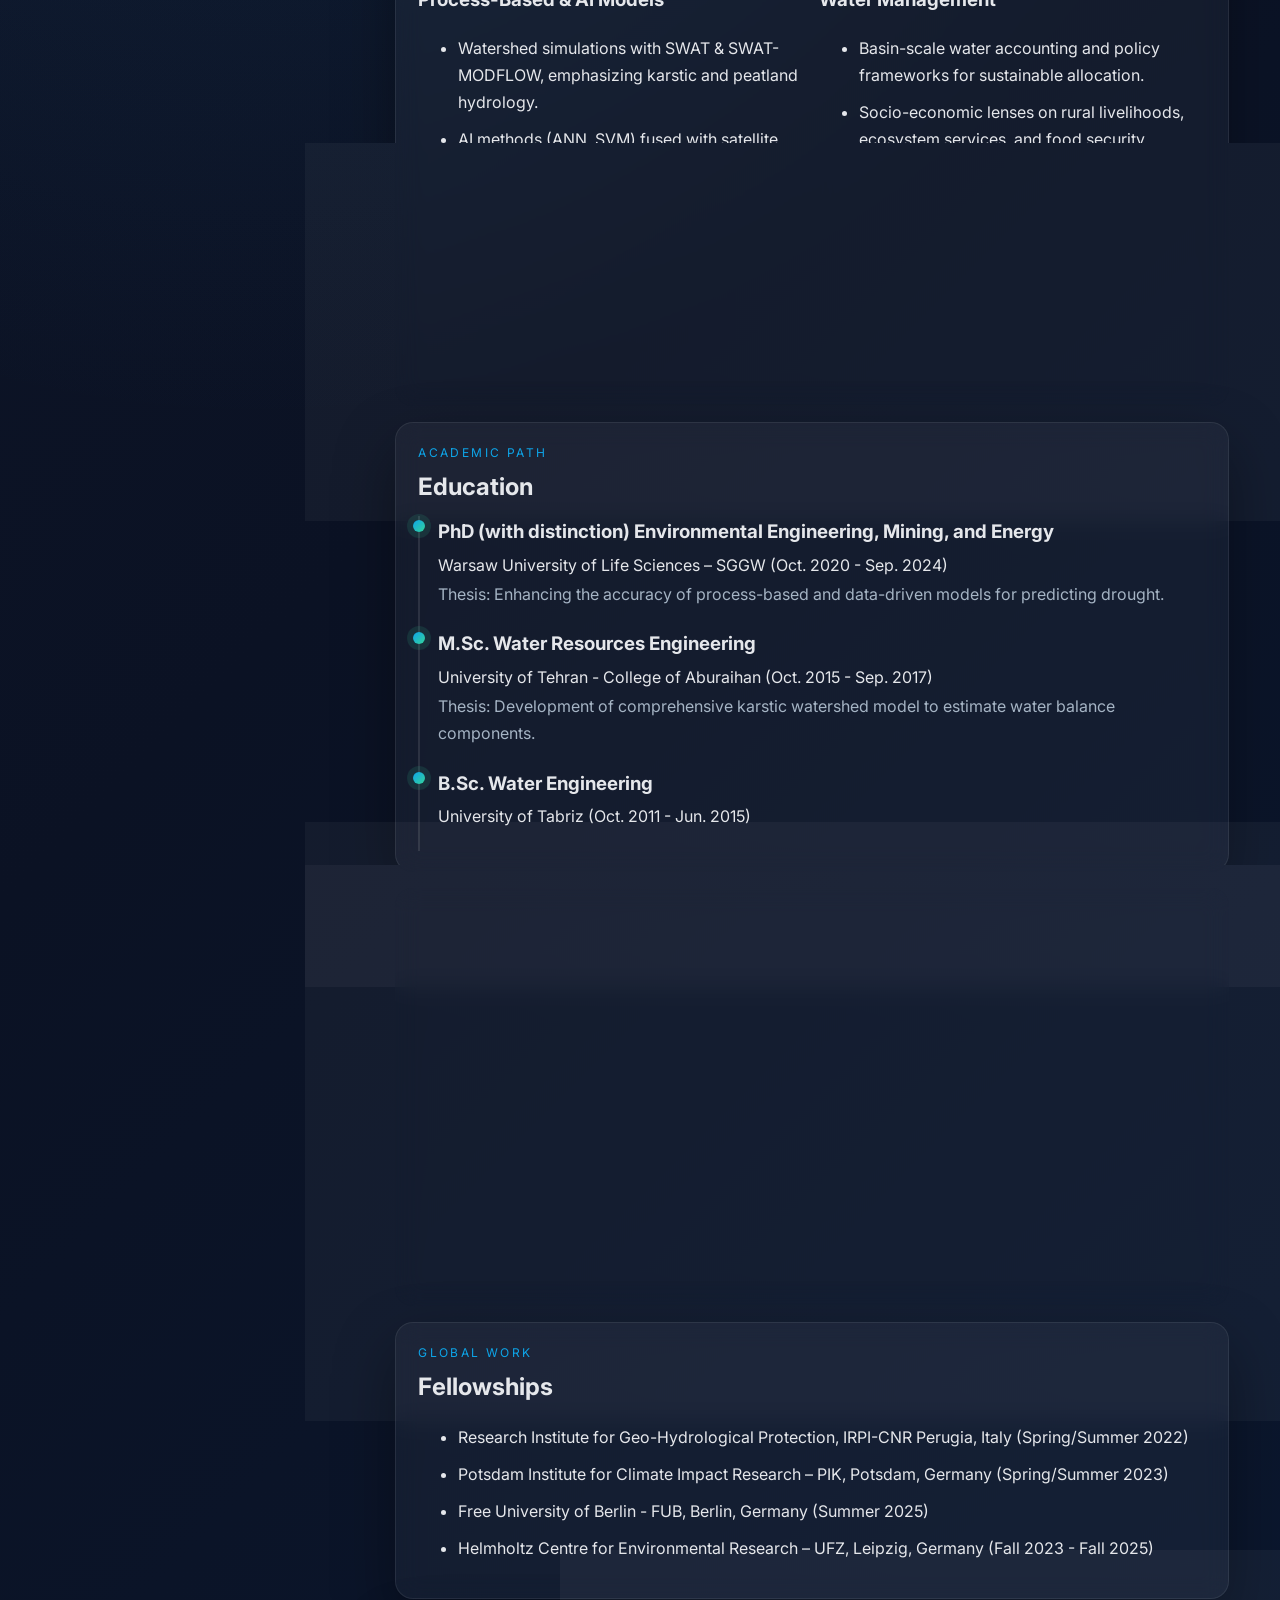
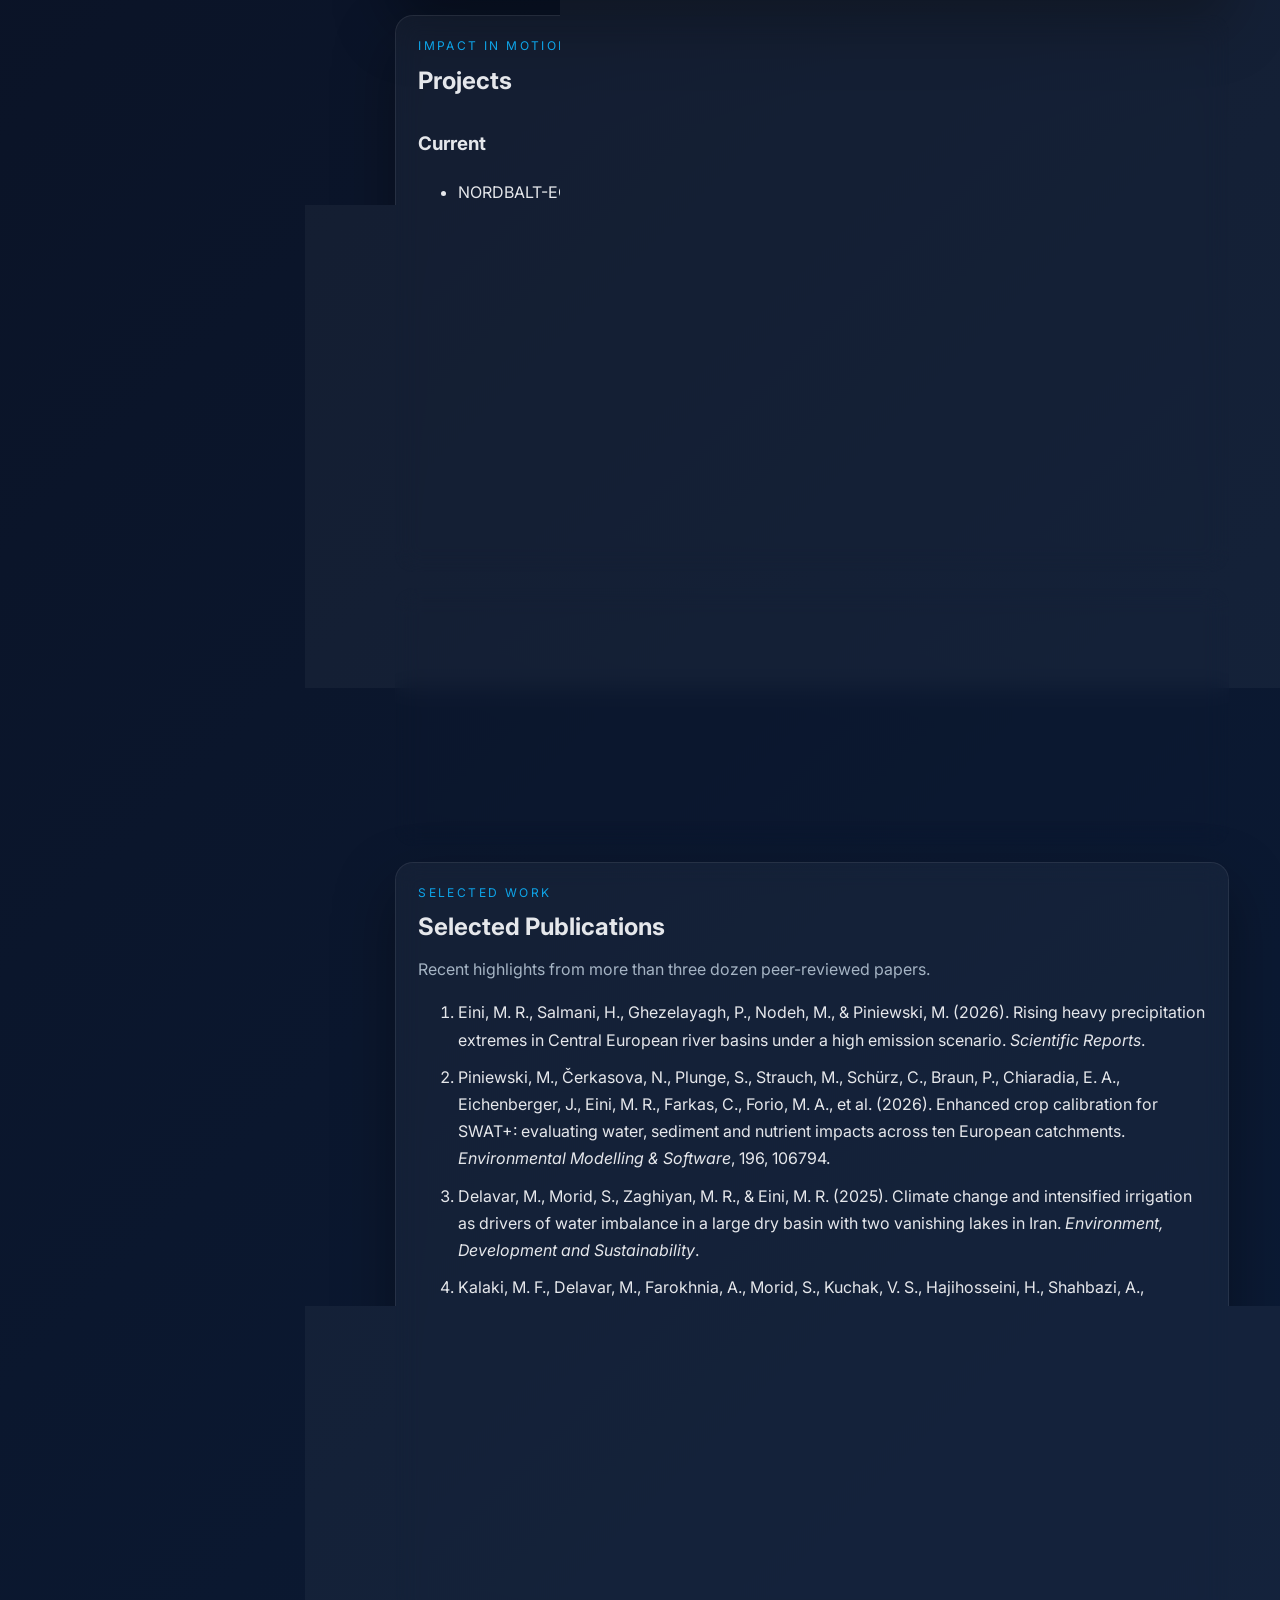
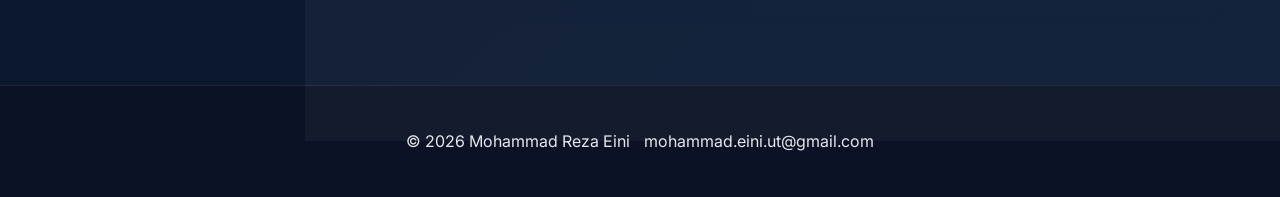
==== commit a2347d0d: "Update copyright year from 2024 to 2026" ====
--- a/index.html
+++ b/index.html
@@ -340,7 +340,7 @@
 
     <footer>
         <div class="container footer-content">
-            <p>&copy; 2024 Mohammad Reza Eini</p>
+            <p>&copy; 2026 Mohammad Reza Eini</p>
             <a href="mailto:mohammad.eini.ut@gmail.com">mohammad.eini.ut@gmail.com</a>
         </div>
     </footer>
--- a/style.css
+++ b/style.css
@@ -332,3 +332,10 @@
     .hamburger { display: flex; }
     .layout { margin-top: 16px; }
 }
+.publications-list li {
+  margin-bottom: 14px;
+}
+
+.publications-list em {
+  color: var(--accent);
+}
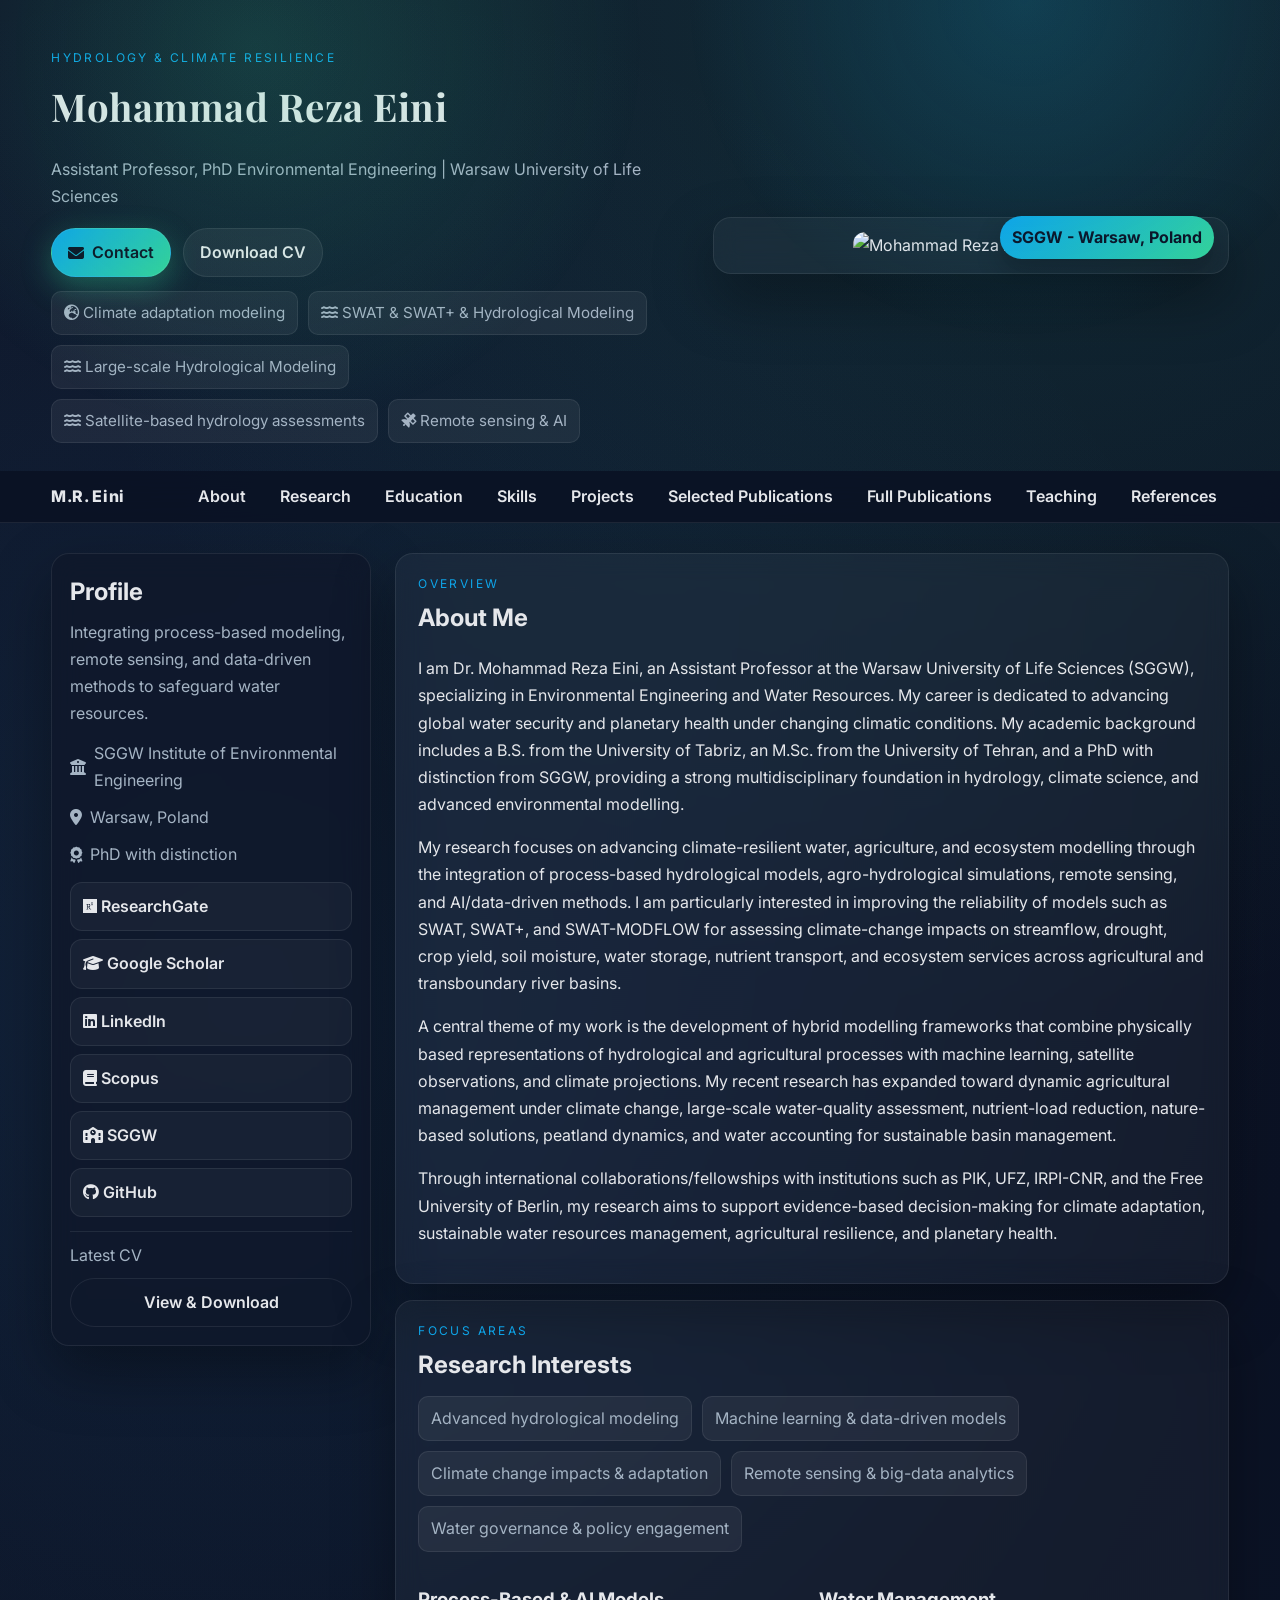
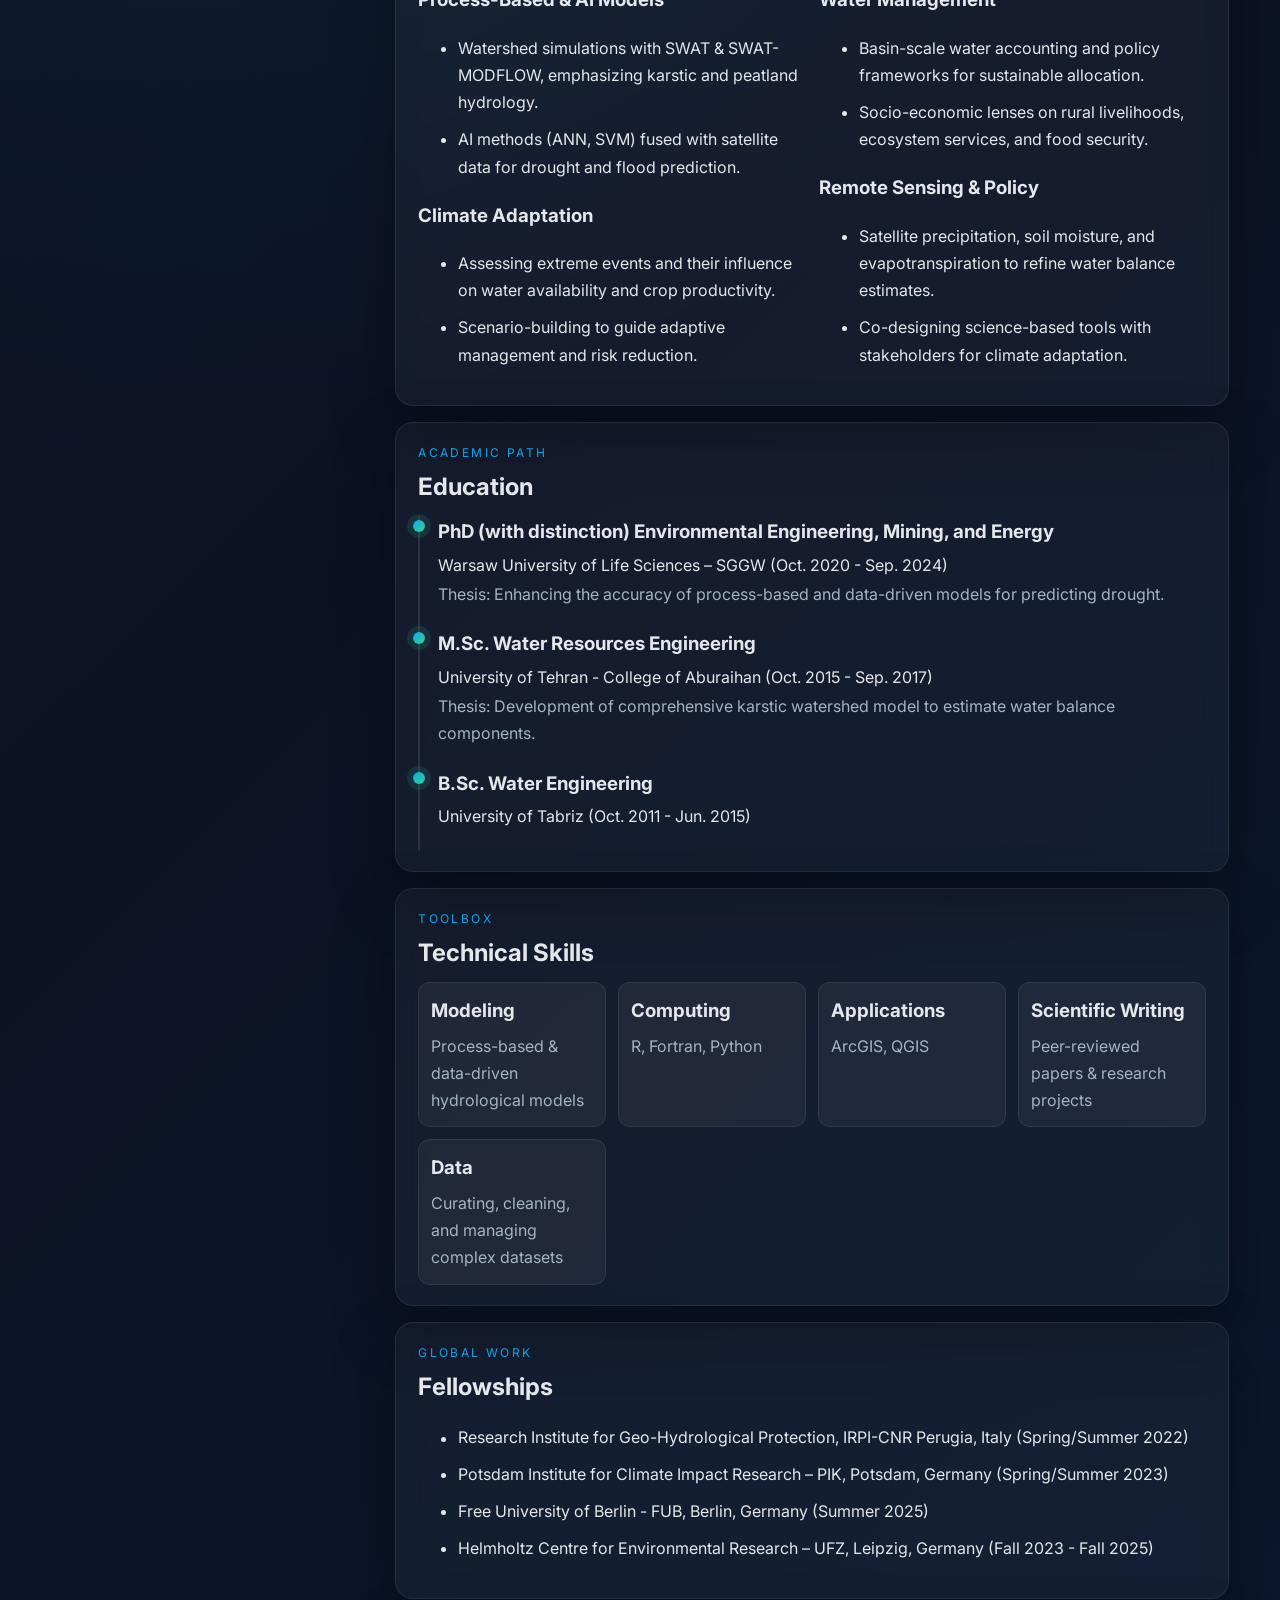
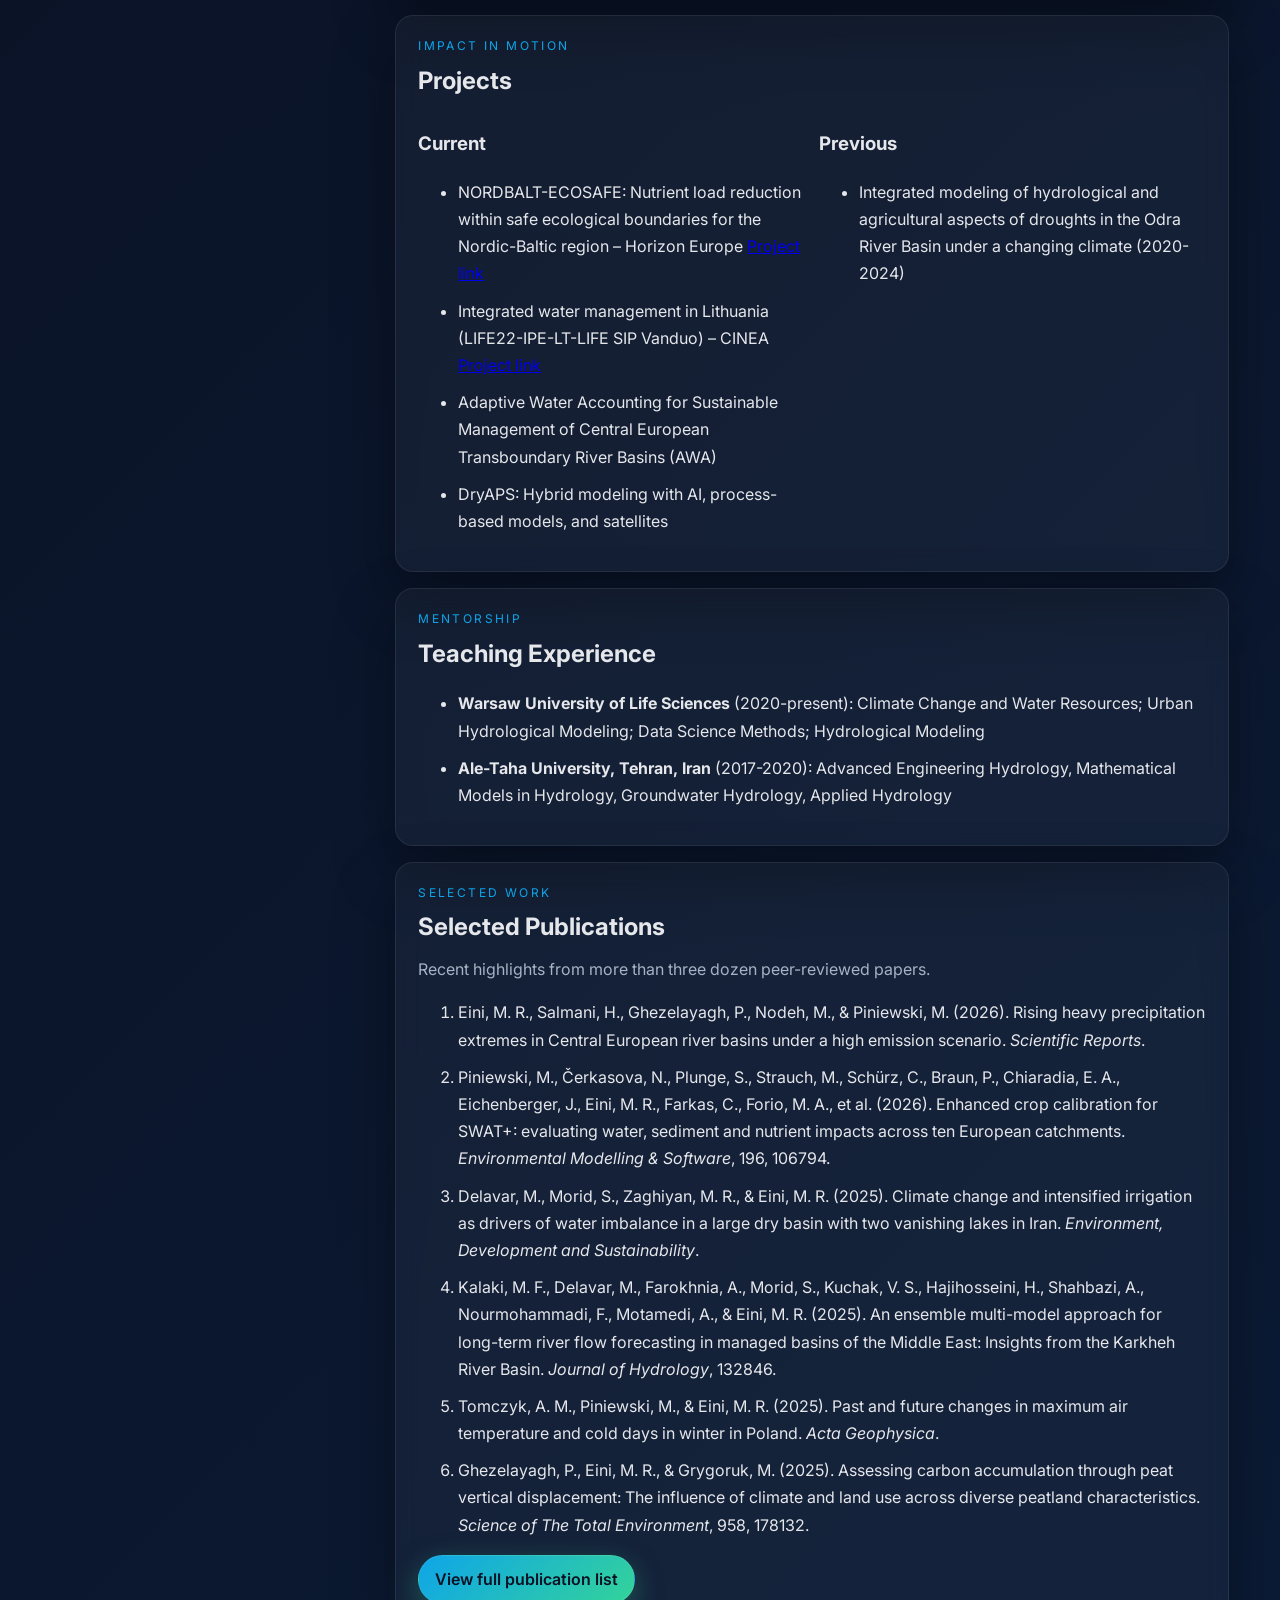
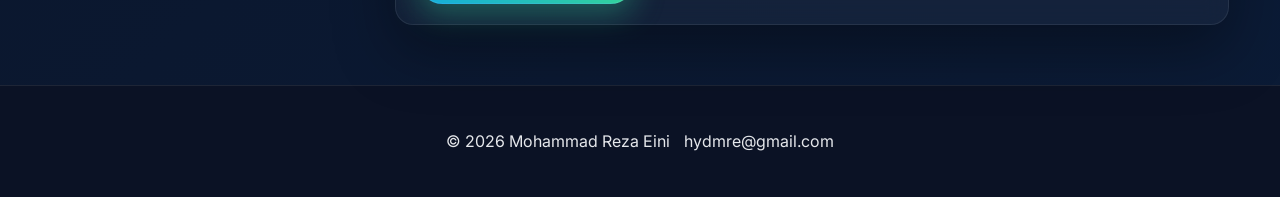
==== commit 119af204: "Update email address in index.html" ====
--- a/index.html
+++ b/index.html
@@ -35,7 +35,7 @@
                 <h1>Mohammad Reza Eini</h1>
                 <p class="subtitle">Assistant Professor, PhD Environmental Engineering | Warsaw University of Life Sciences</p>
                 <div class="hero__actions">
-                    <a class="btn primary" href="mailto:mohammad.eini.ut@gmail.com"><i class="fa-solid fa-envelope"></i> Contact</a>
+                    <a class="btn primary" href="mailto:hydmre@gmail.com"><i class="fa-solid fa-envelope"></i> Contact</a>
                     <a class="btn ghost" href="https://sggwpl-my.sharepoint.com/:w:/g/personal/p101727_sggw_edu_pl/ERVvOHQ2-XRPl_9ZLTvmwWQBLhzzEaw9GEcHGNCmbTCIkA?e=wQQIOg" target="_blank" rel="noopener">Download CV</a>
                 </div>
                 <div class="hero__highlights">
@@ -341,7 +341,7 @@
     <footer>
         <div class="container footer-content">
             <p>&copy; 2026 Mohammad Reza Eini</p>
-            <a href="mailto:mohammad.eini.ut@gmail.com">mohammad.eini.ut@gmail.com</a>
+            <a href="mailto:hydmre@gmail.com">hydmre@gmail.com</a>
         </div>
     </footer>
 
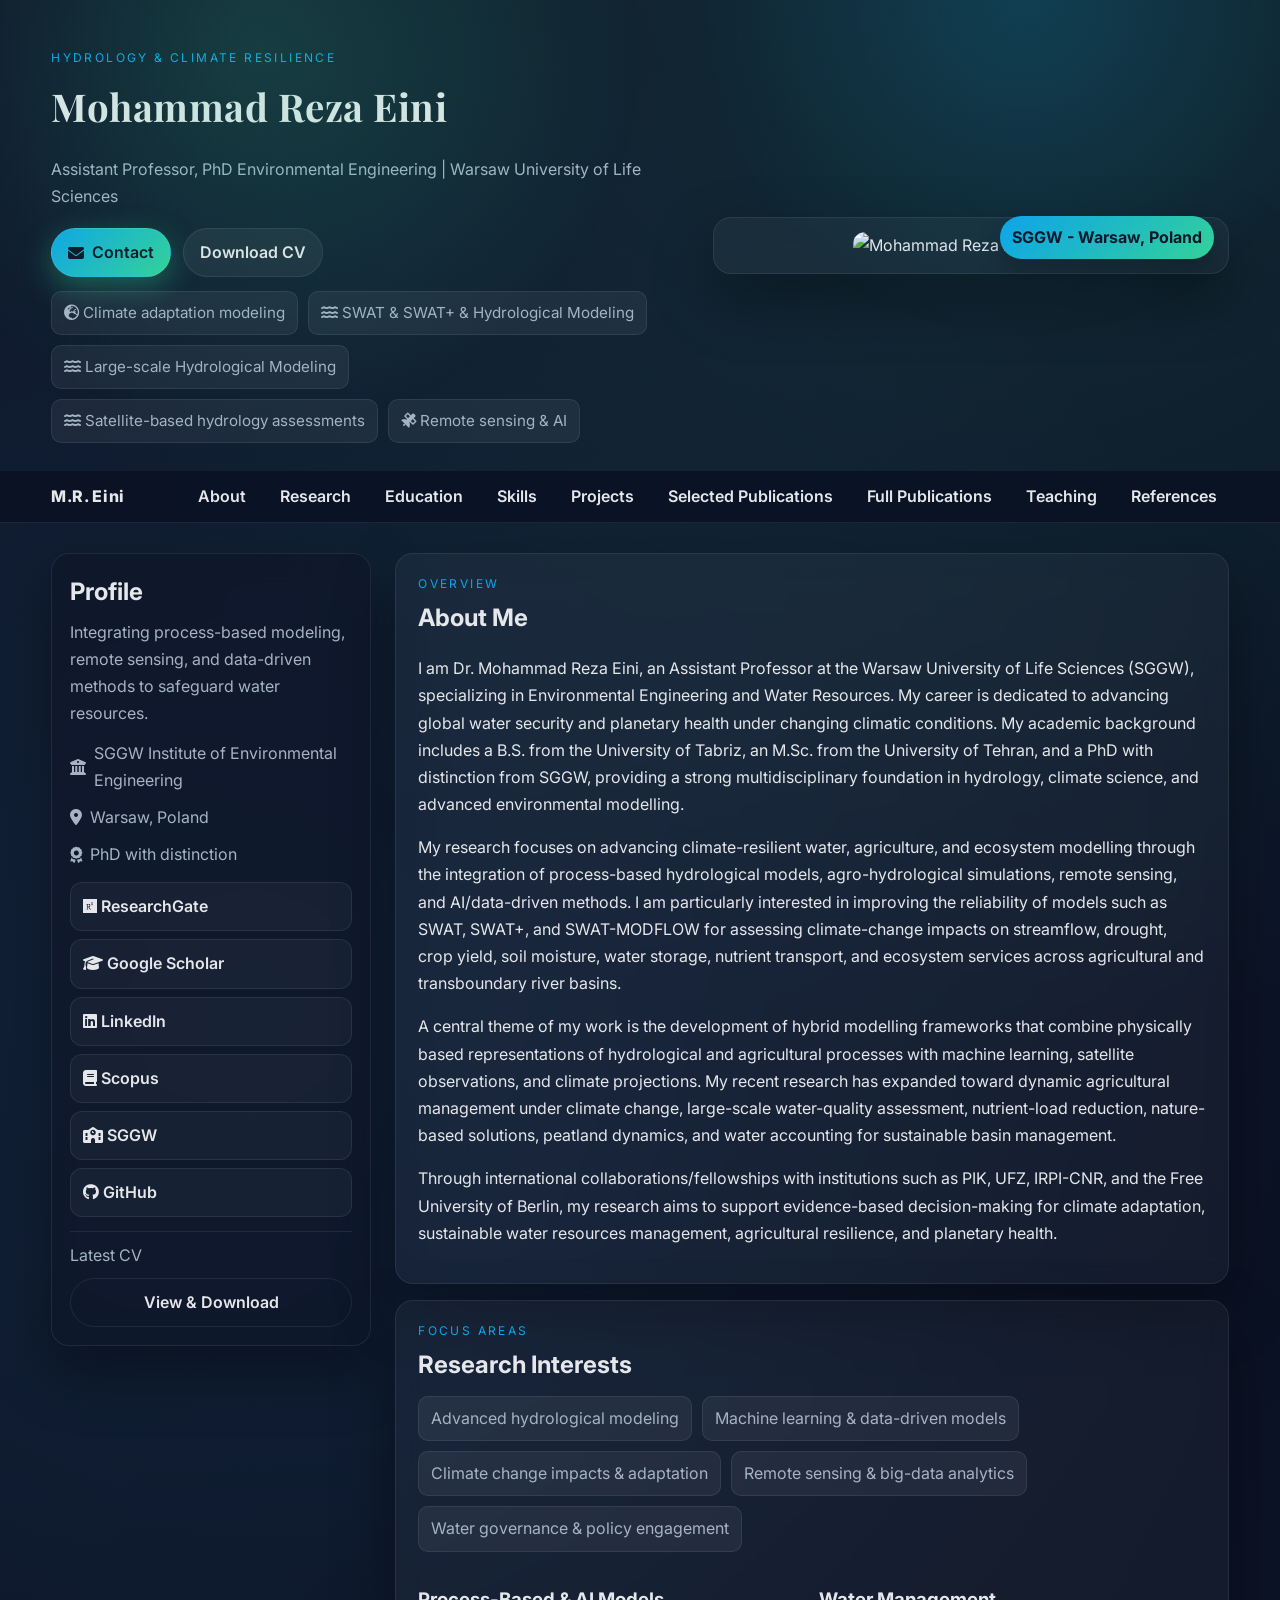
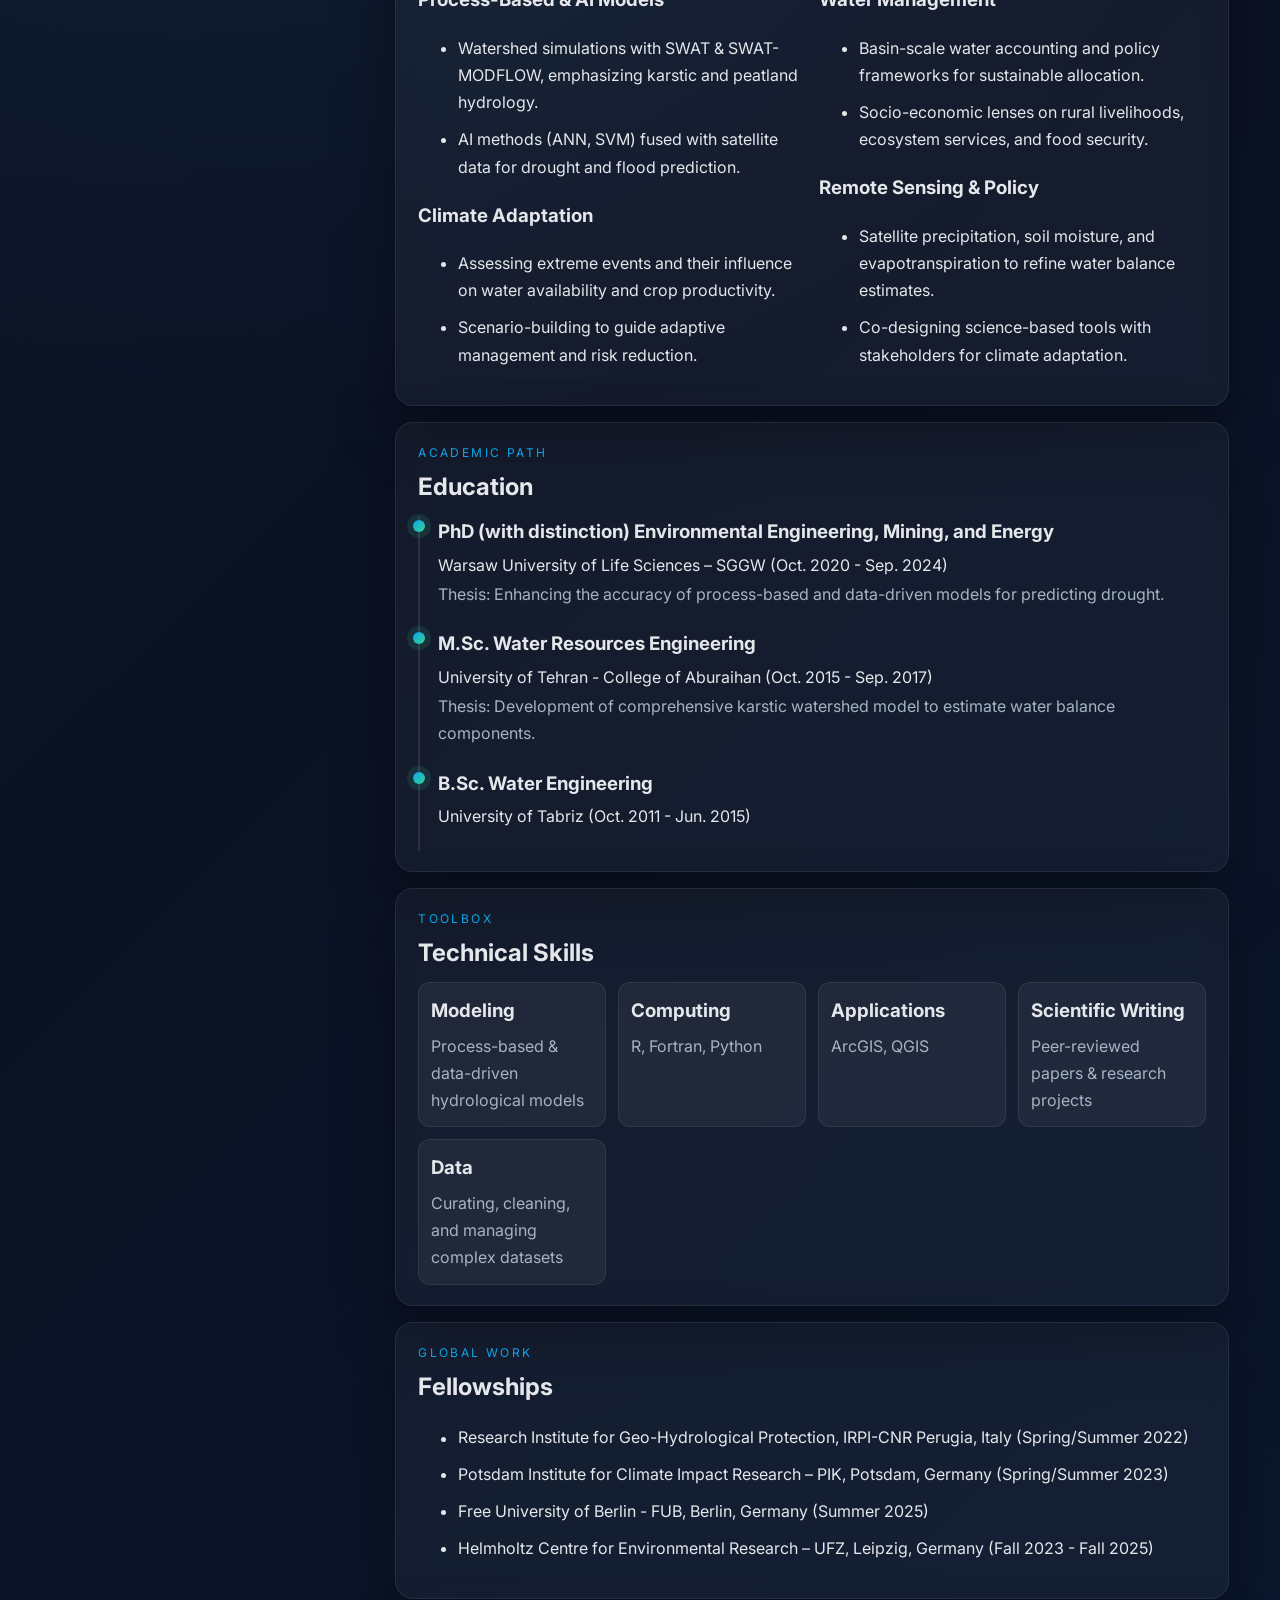
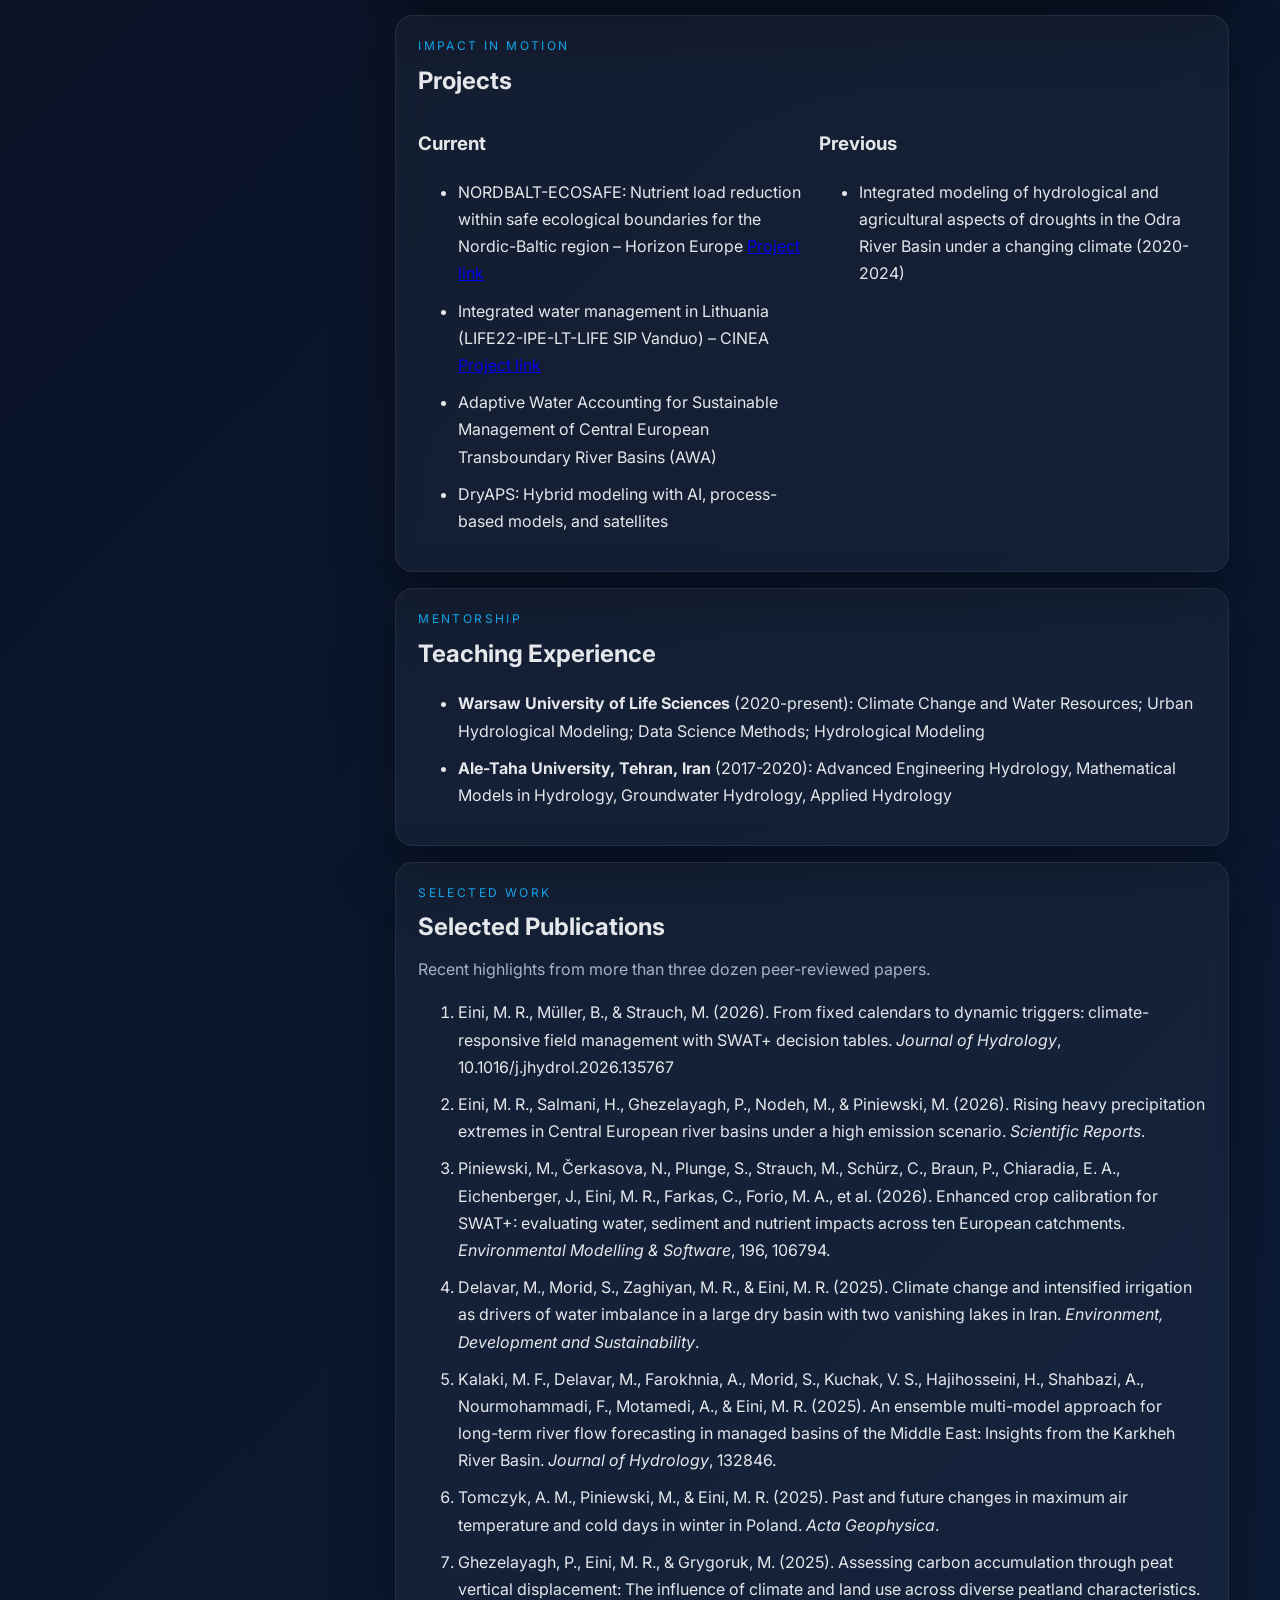
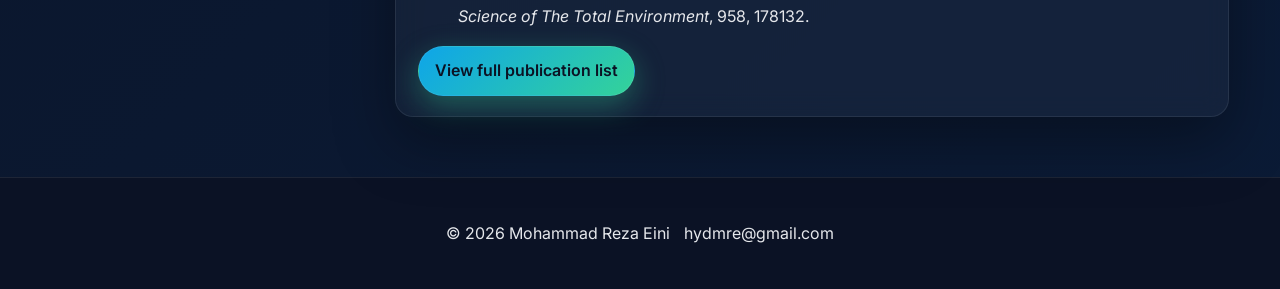
==== commit 1df3e5c8: "Add new reference to climate-responsive management" ====
--- a/index.html
+++ b/index.html
@@ -289,6 +289,12 @@
                     
                       <ol class="styled-list">
                         <li>
+                          Eini, M. R., Müller, B., & Strauch, M. (2026).
+                         From fixed calendars to dynamic triggers: climate-responsive field management with SWAT+ decision tables.
+                          <em>Journal of Hydrology</em>, 10.1016/j.jhydrol.2026.135767
+                        </li>
+                          
+                        <li>
                           Eini, M. R., Salmani, H., Ghezelayagh, P., Nodeh, M., & Piniewski, M. (2026).
                           Rising heavy precipitation extremes in Central European river basins under a high emission scenario.
                           <em>Scientific Reports</em>.
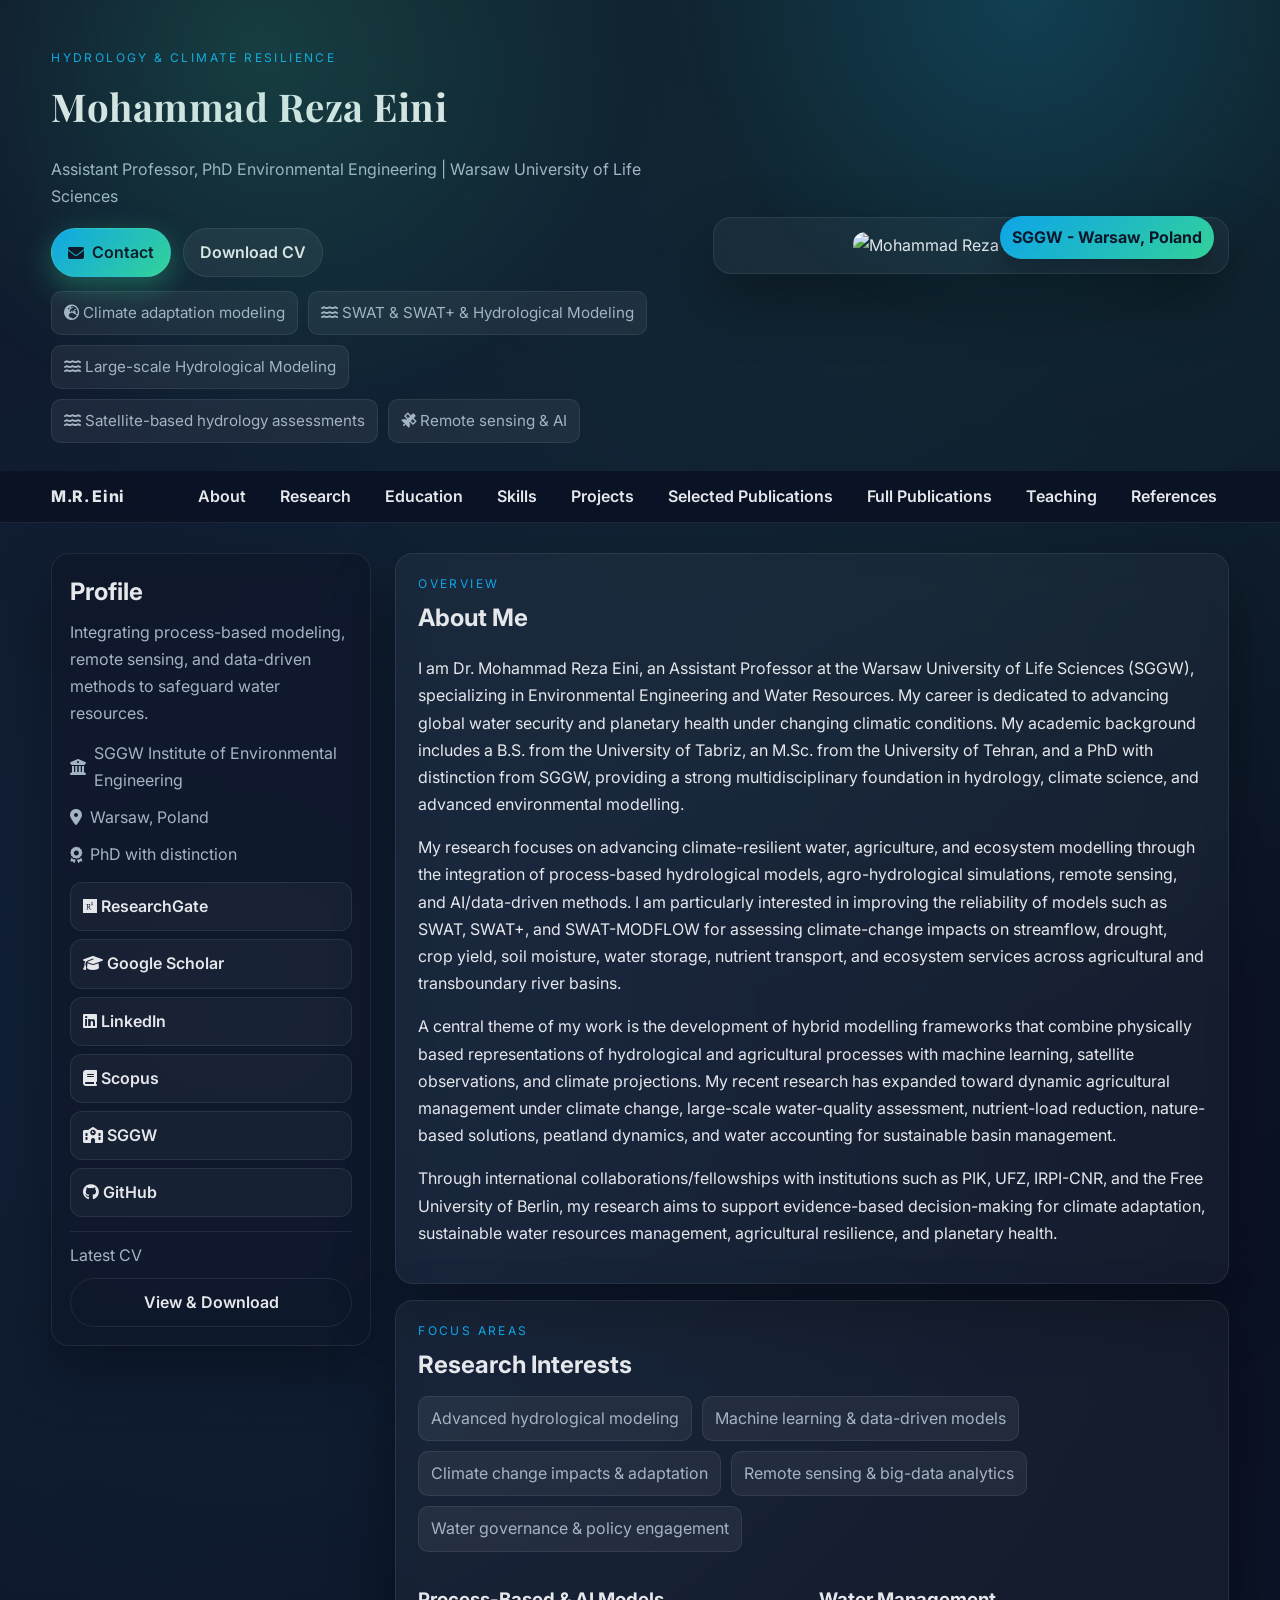
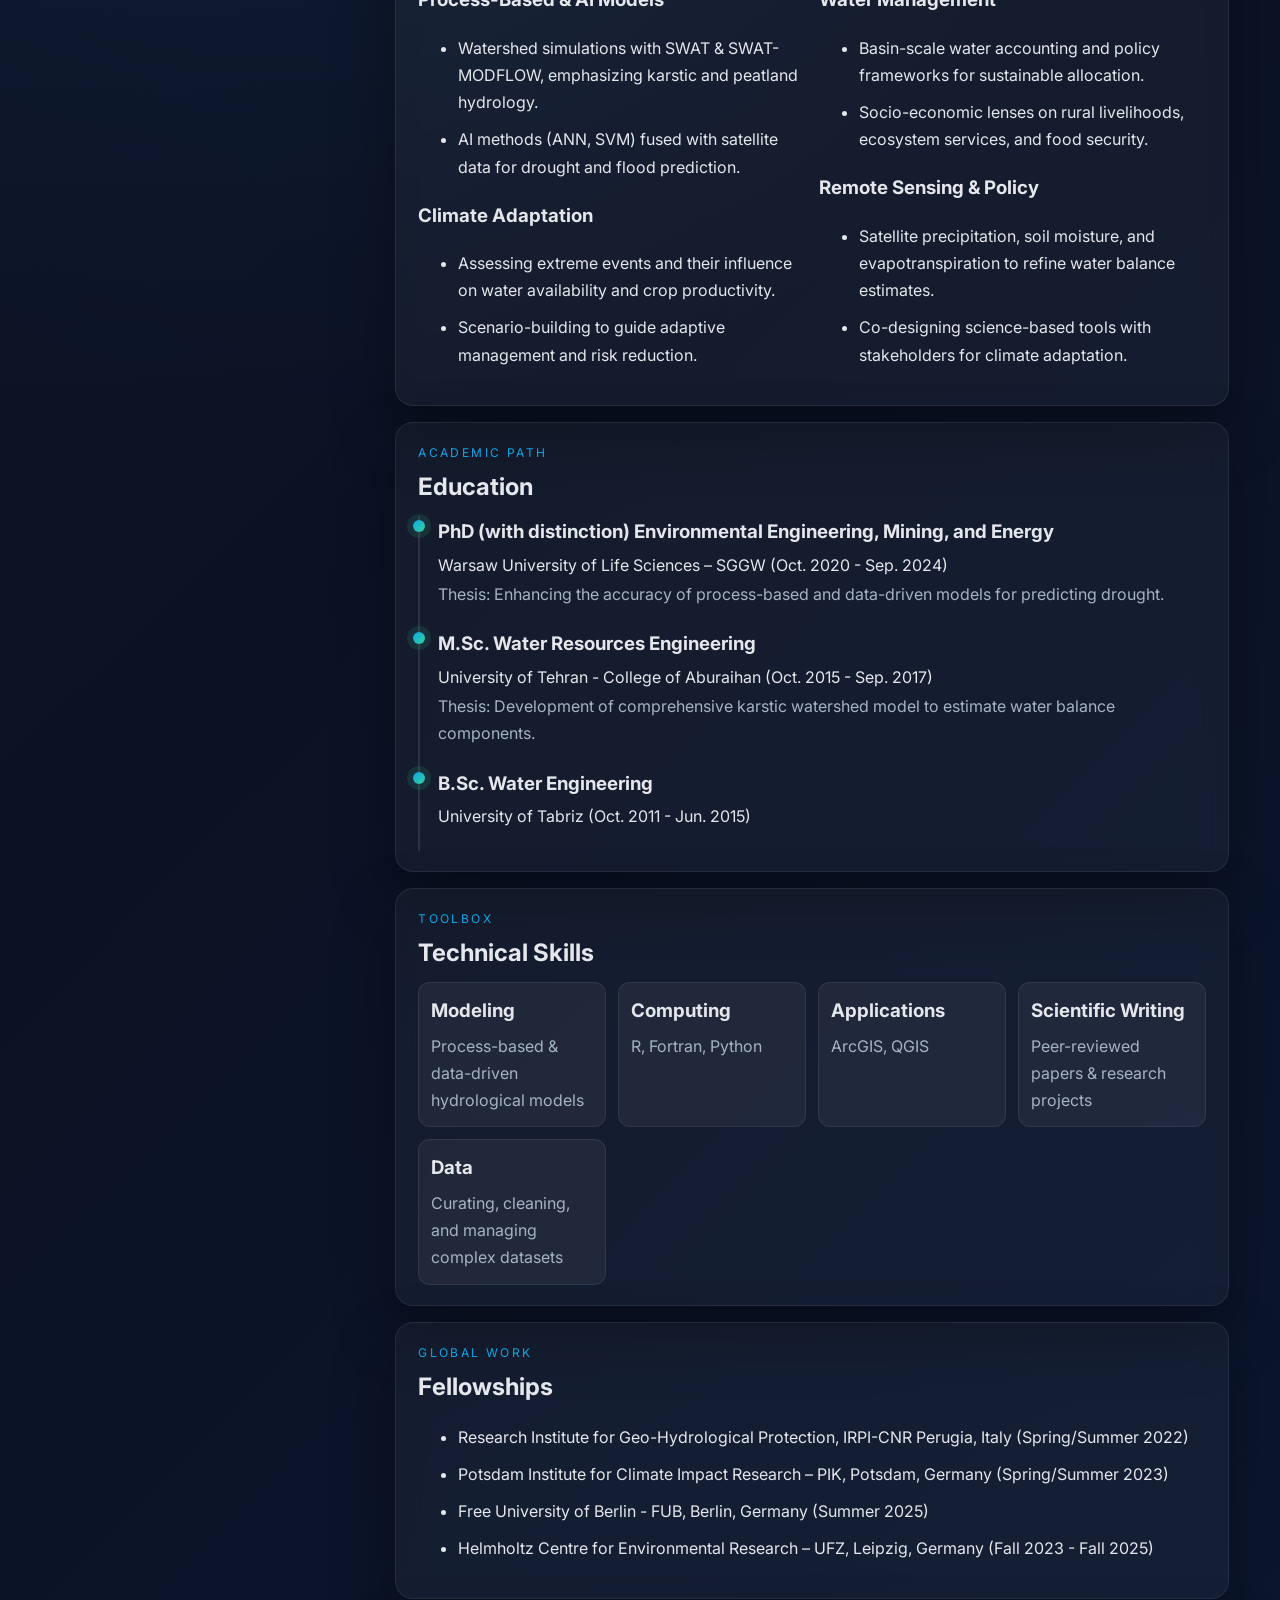
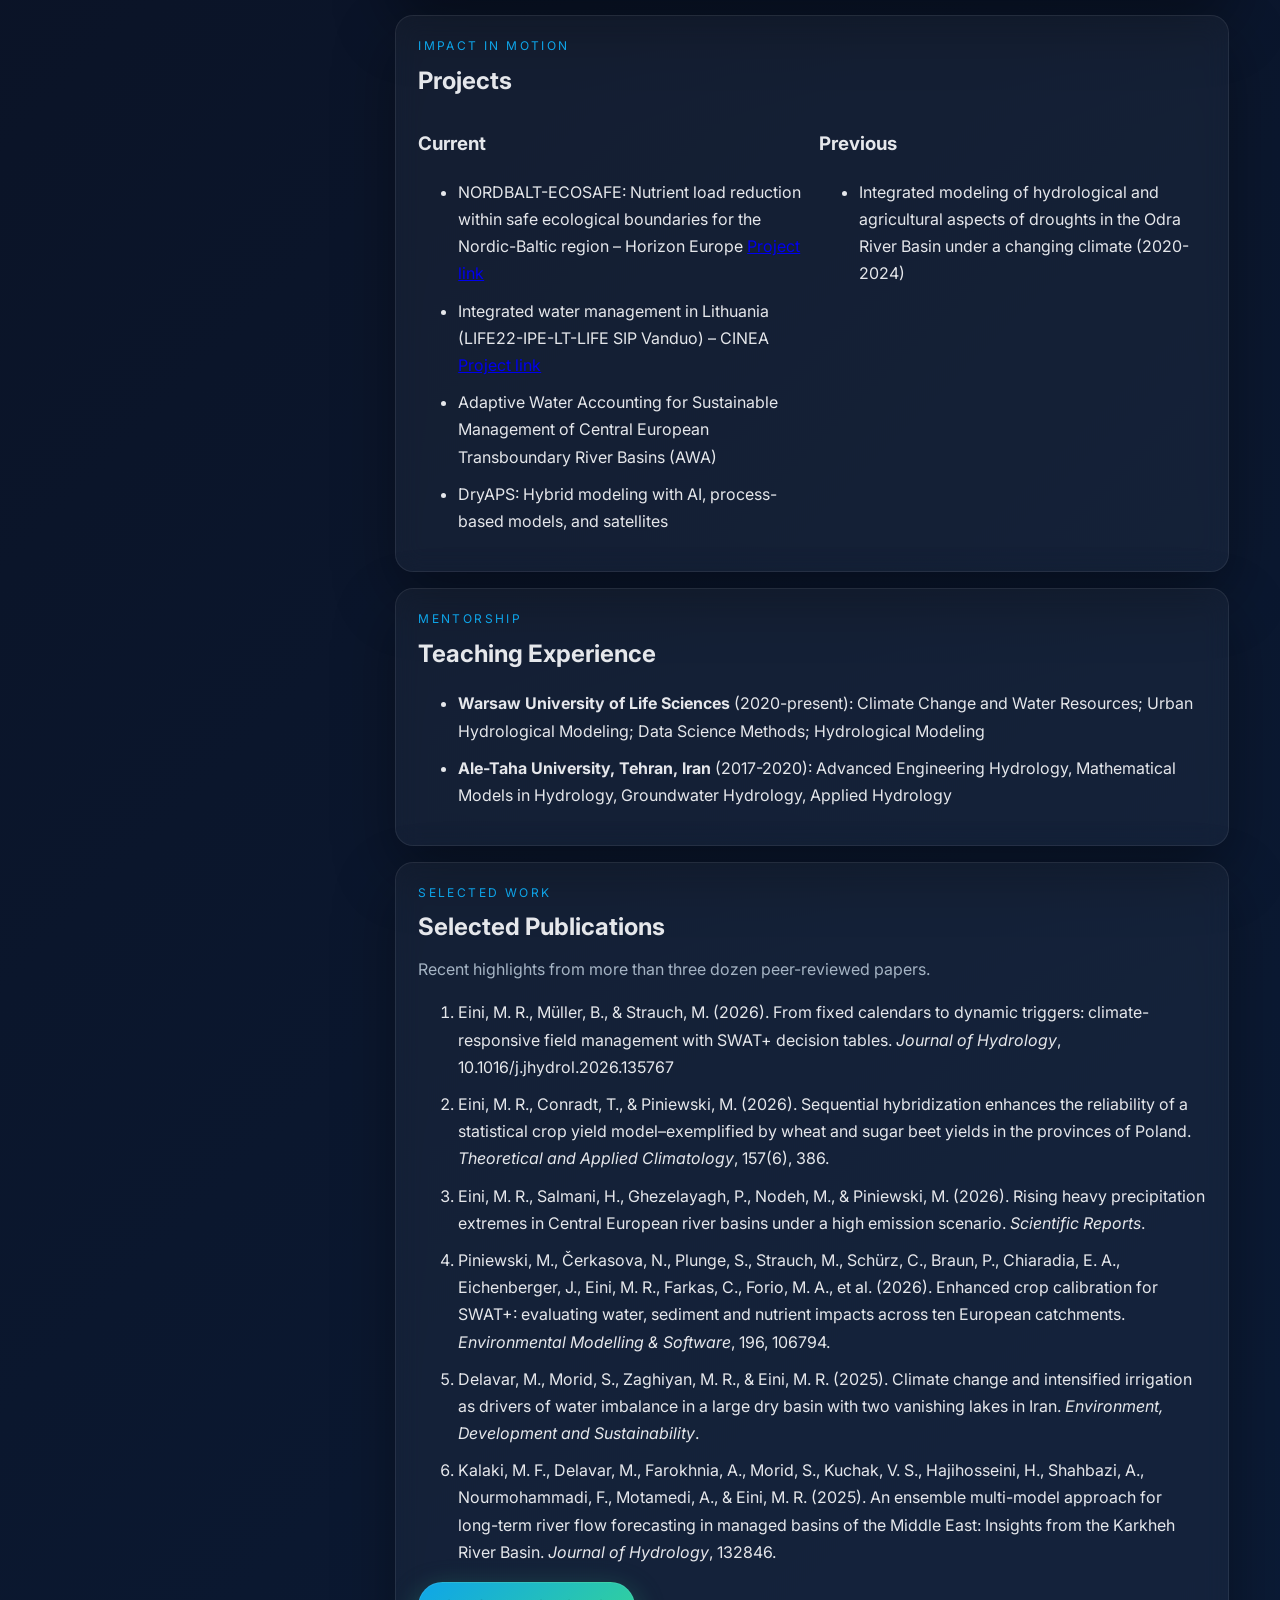
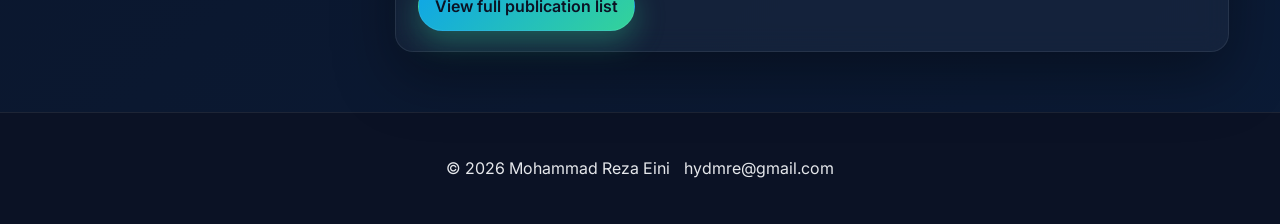
==== commit 41ec33d9: "Update publication list in index.html Added a new publication entry and removed two outdated entries" ====
--- a/index.html
+++ b/index.html
@@ -295,6 +295,12 @@
                         </li>
                           
                         <li>
+                          Eini, M. R., Conradt, T., & Piniewski, M. (2026). 
+                          Sequential hybridization enhances the reliability of a statistical crop yield model–exemplified by wheat and sugar beet yields in the provinces of Poland.
+                          <em>Theoretical and Applied Climatology</em>, 157(6), 386.
+                        </li> 
+                          
+                        <li>
                           Eini, M. R., Salmani, H., Ghezelayagh, P., Nodeh, M., & Piniewski, M. (2026).
                           Rising heavy precipitation extremes in Central European river basins under a high emission scenario.
                           <em>Scientific Reports</em>.
@@ -319,19 +325,6 @@
                           An ensemble multi-model approach for long-term river flow forecasting in managed basins of the Middle East:
                           Insights from the Karkheh River Basin.
                           <em>Journal of Hydrology</em>, 132846.
-                        </li>
-                    
-                        <li>
-                          Tomczyk, A. M., Piniewski, M., & Eini, M. R. (2025).
-                          Past and future changes in maximum air temperature and cold days in winter in Poland.
-                          <em>Acta Geophysica</em>.
-                        </li>
-                    
-                        <li>
-                          Ghezelayagh, P., Eini, M. R., & Grygoruk, M. (2025).
-                          Assessing carbon accumulation through peat vertical displacement:
-                          The influence of climate and land use across diverse peatland characteristics.
-                          <em>Science of The Total Environment</em>, 958, 178132.
                         </li>
                       </ol>
                     
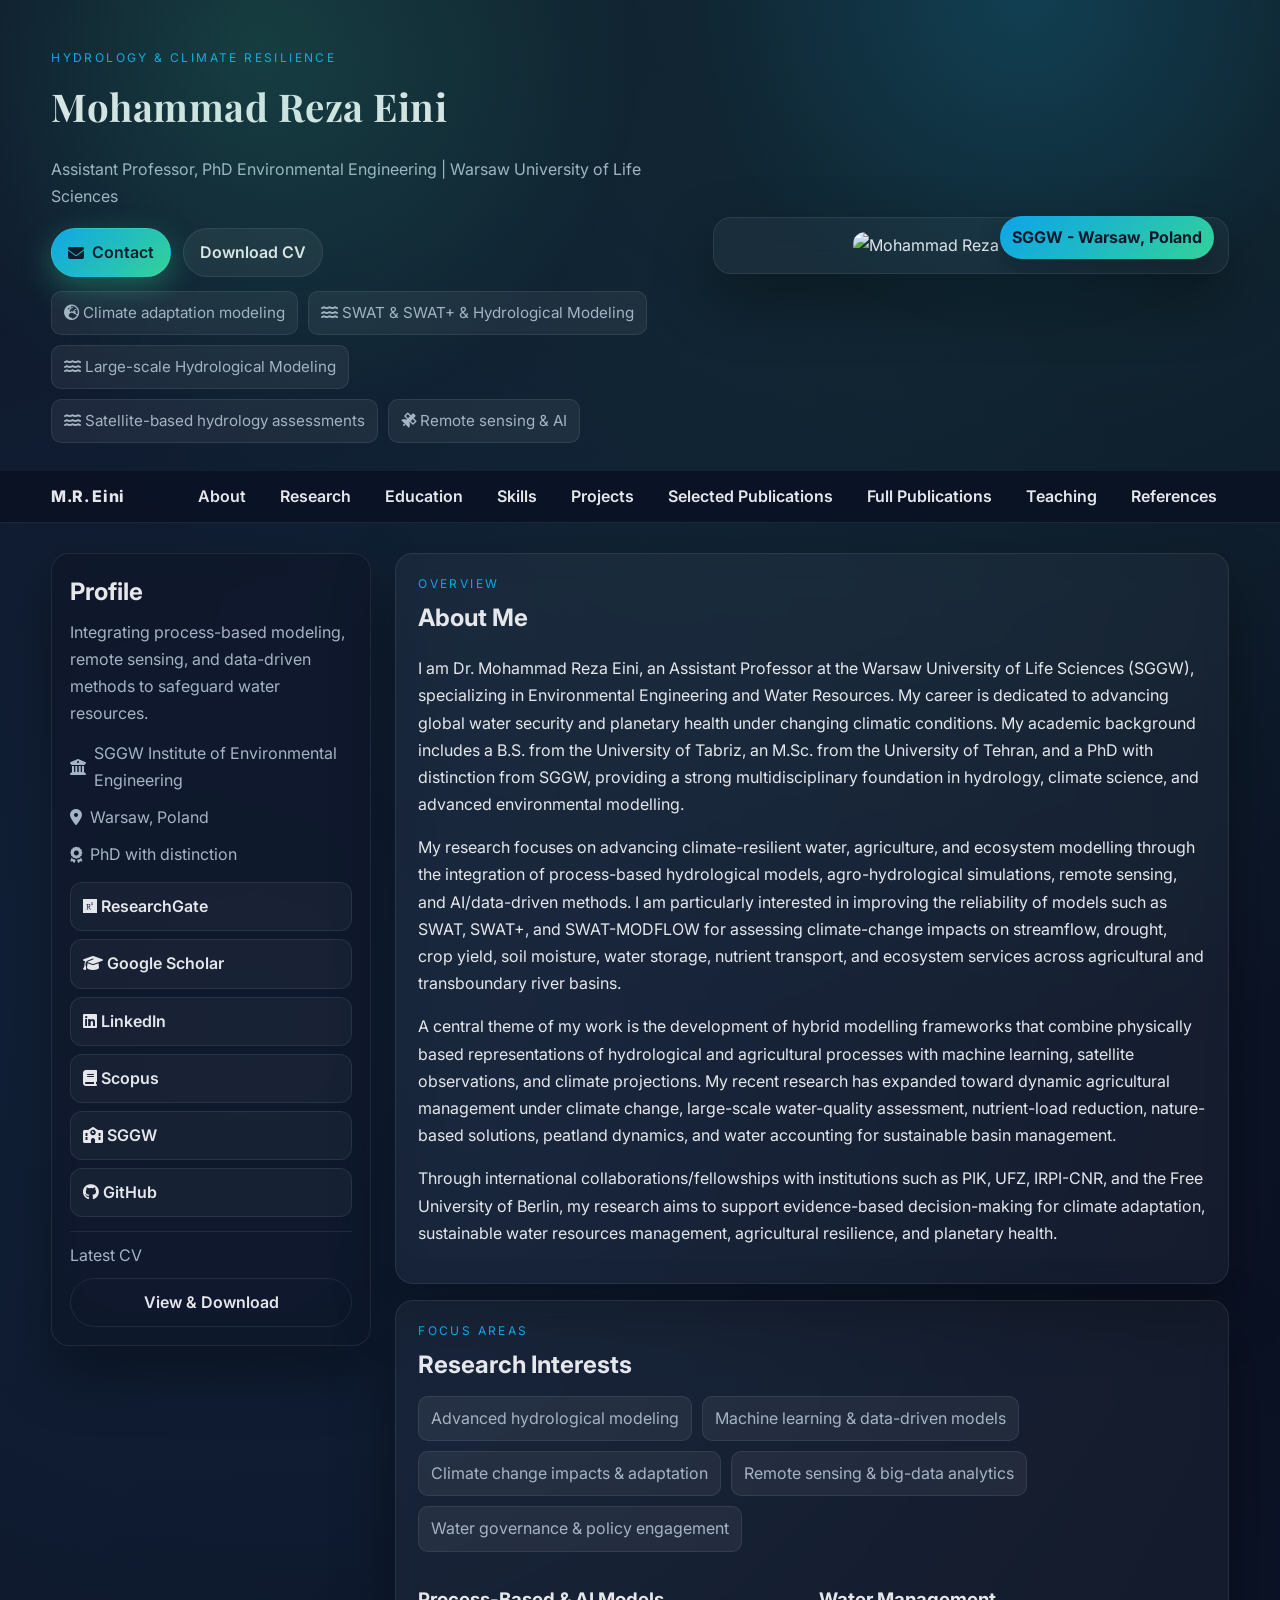
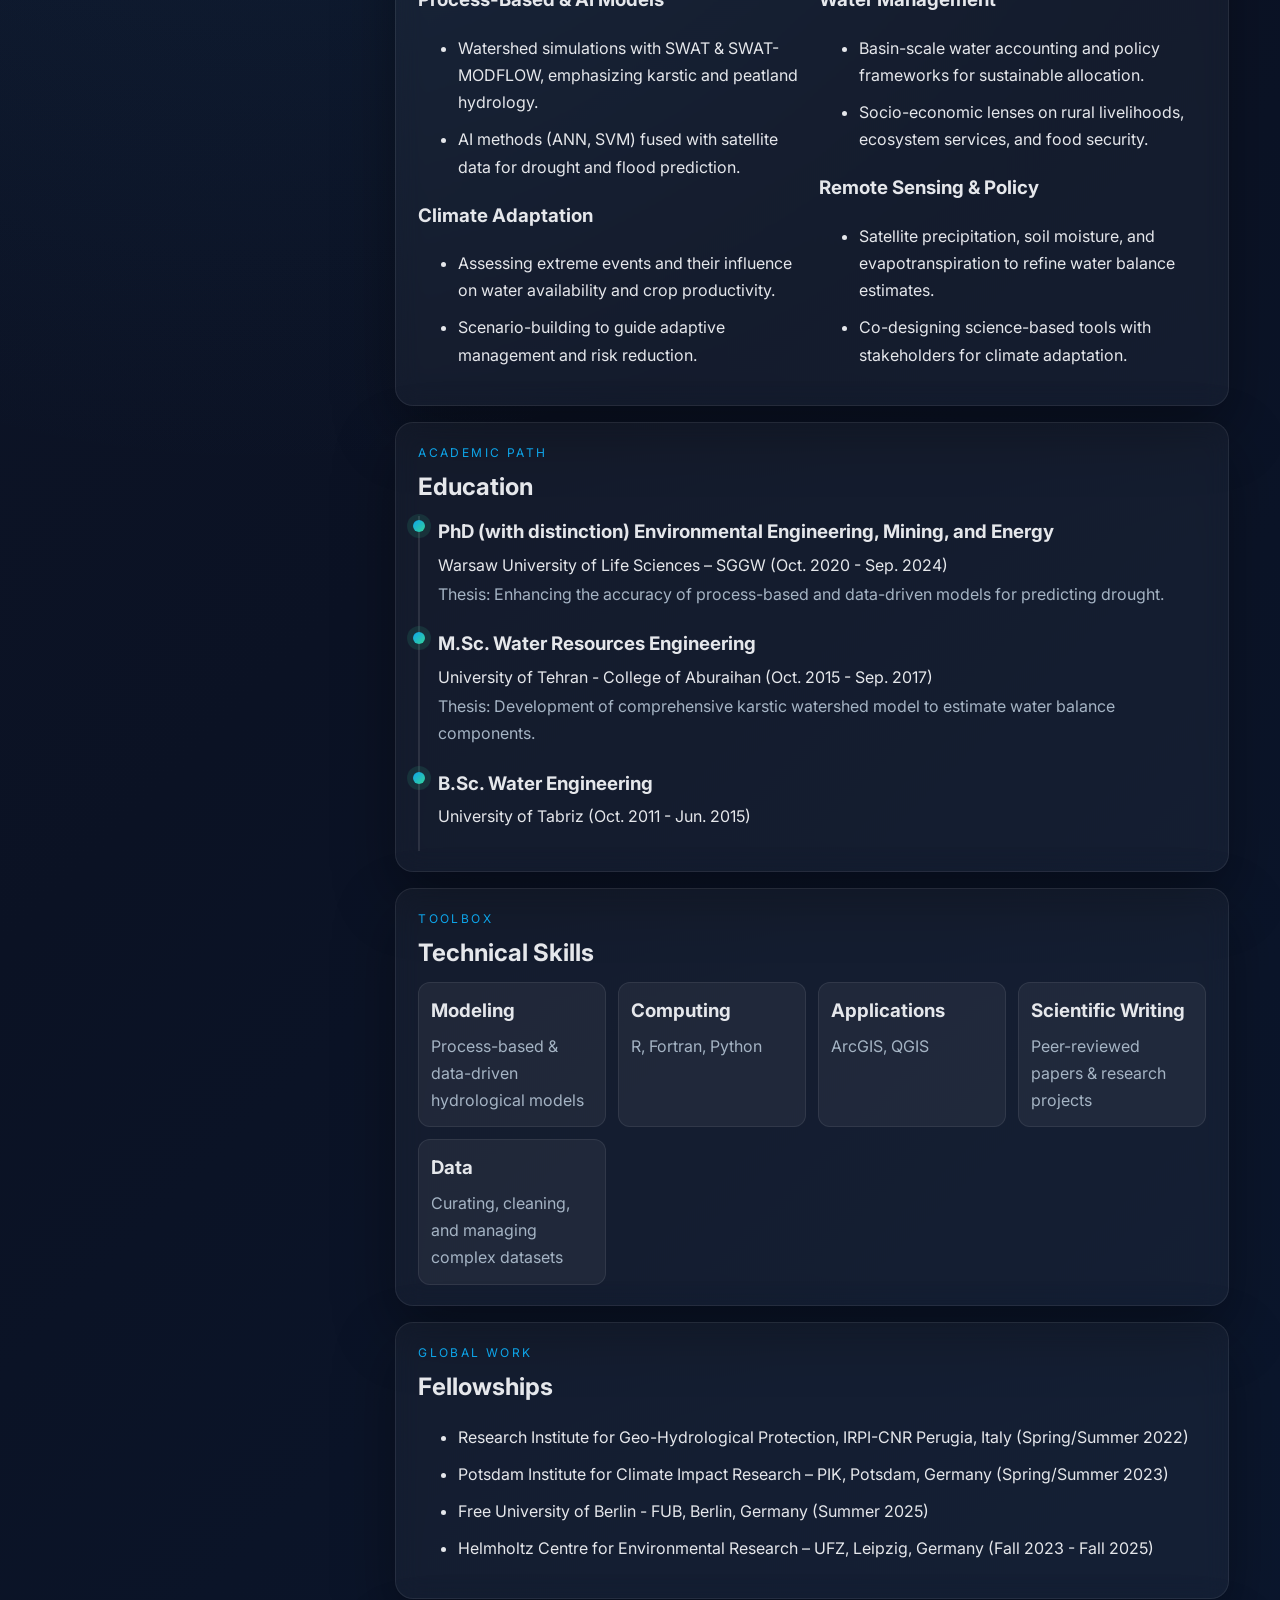
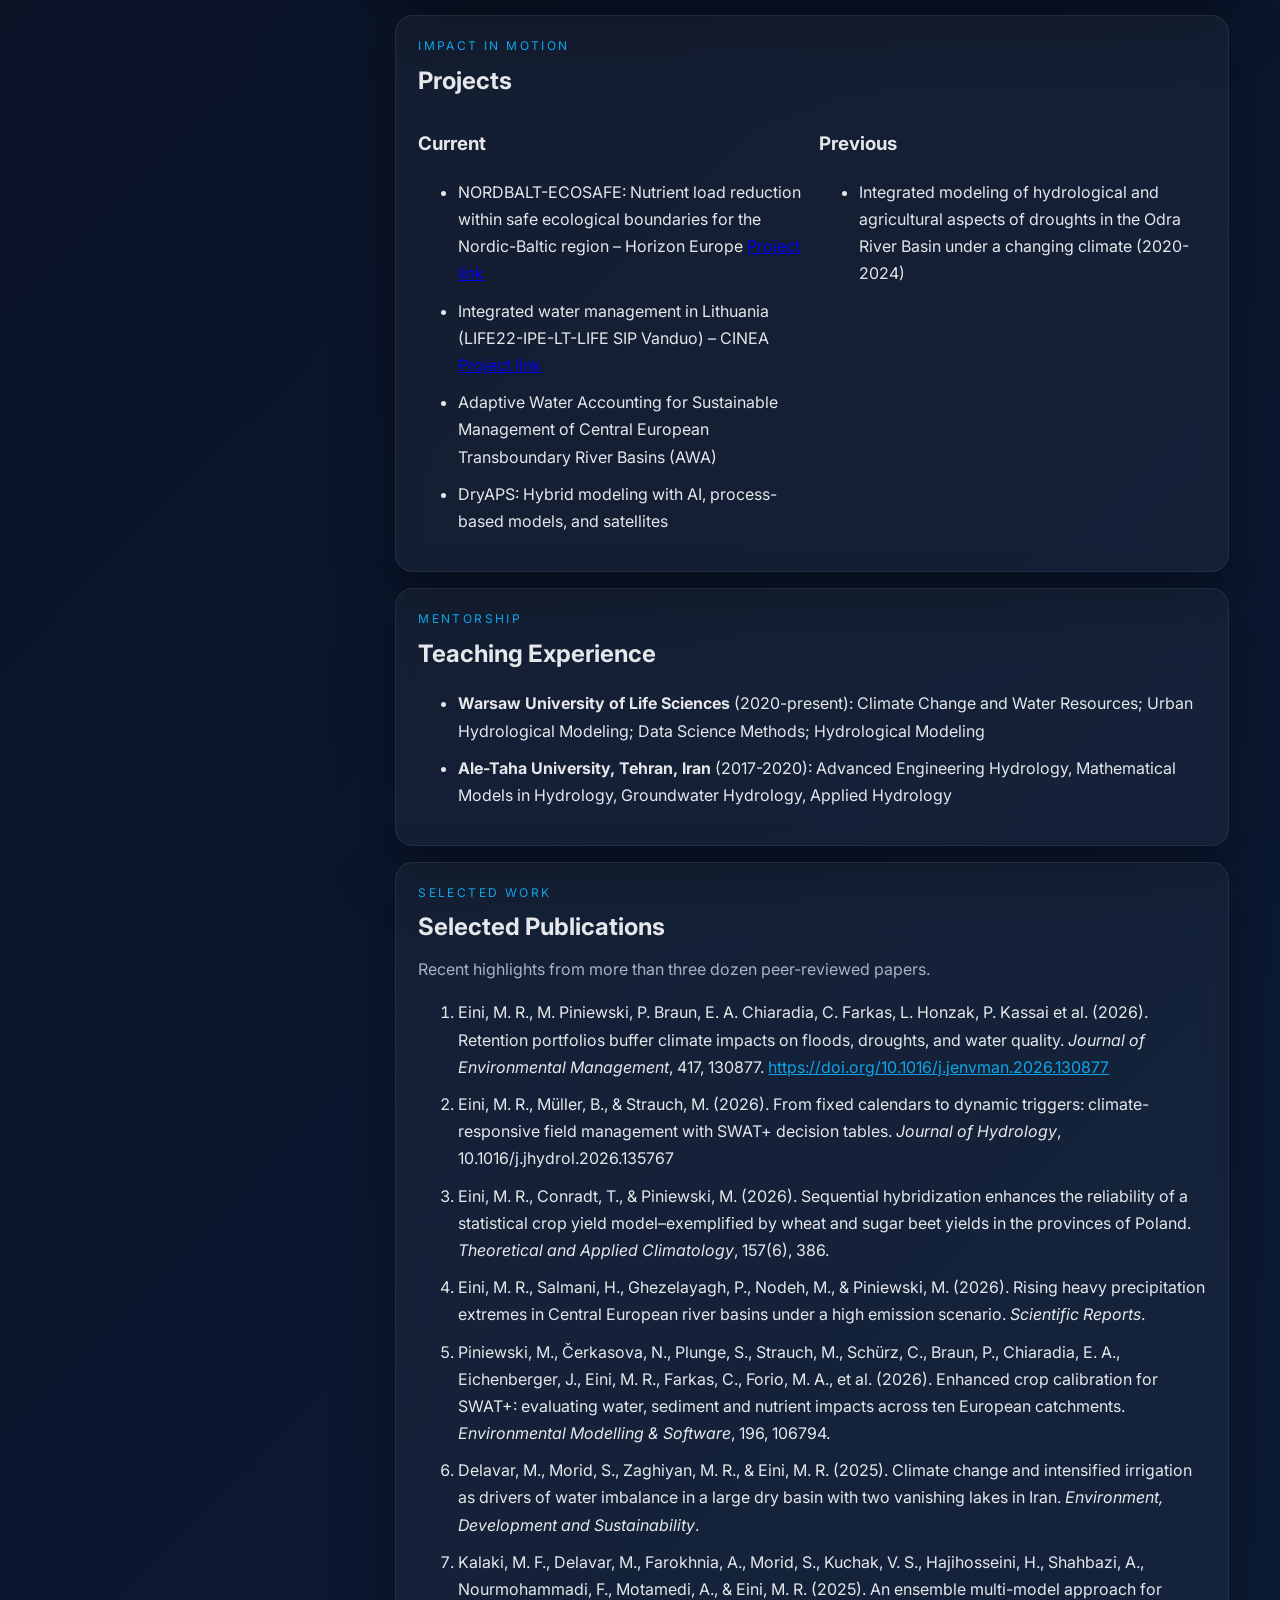
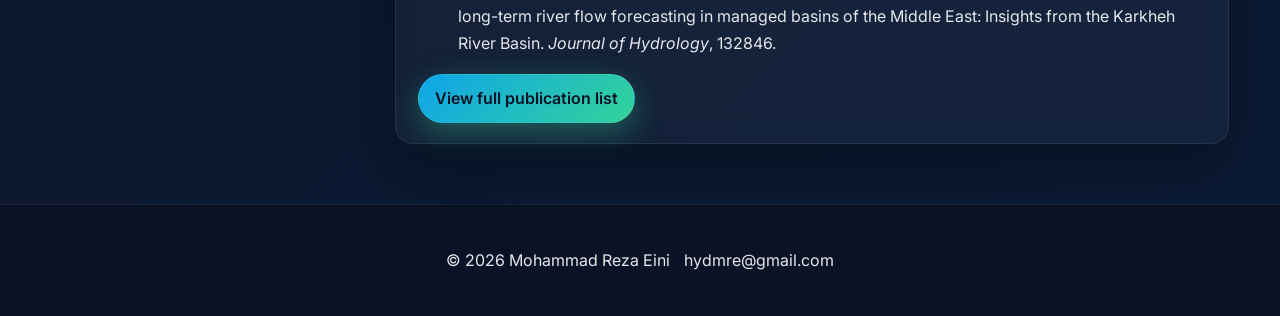
==== commit cff2c47a: "Feature retention portfolios publication first in both lists" ====
--- a/index.html
+++ b/index.html
@@ -289,6 +289,13 @@
                     
                       <ol class="styled-list">
                         <li>
+                          Eini, M. R., M. Piniewski, P. Braun, E. A. Chiaradia, C. Farkas, L. Honzak, P. Kassai et al. (2026).
+                          Retention portfolios buffer climate impacts on floods, droughts, and water quality.
+                          <em>Journal of Environmental Management</em>, 417, 130877.
+                          <a href="https://doi.org/10.1016/j.jenvman.2026.130877" target="_blank" rel="noopener" style="color: var(--accent-2);">https://doi.org/10.1016/j.jenvman.2026.130877</a>
+                        </li>
+
+                        <li>
                           Eini, M. R., Müller, B., & Strauch, M. (2026).
                          From fixed calendars to dynamic triggers: climate-responsive field management with SWAT+ decision tables.
                           <em>Journal of Hydrology</em>, 10.1016/j.jhydrol.2026.135767
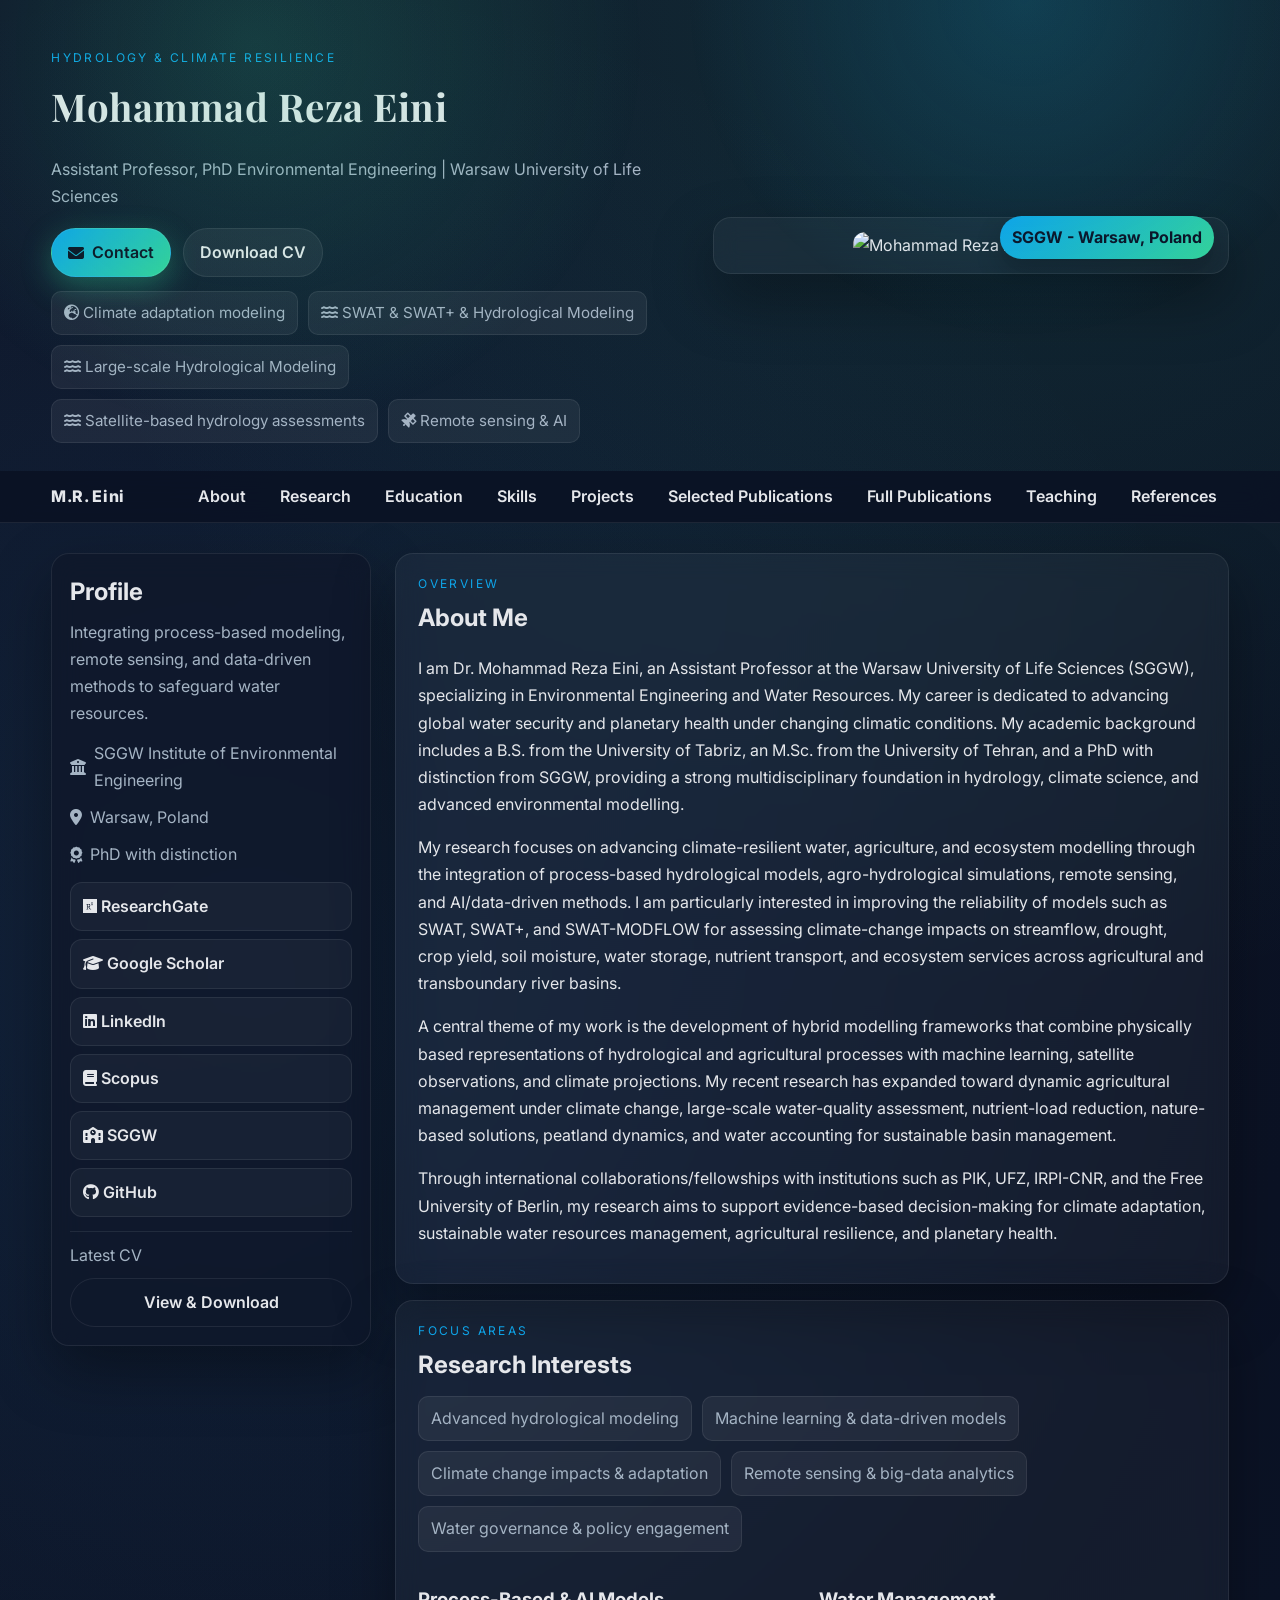
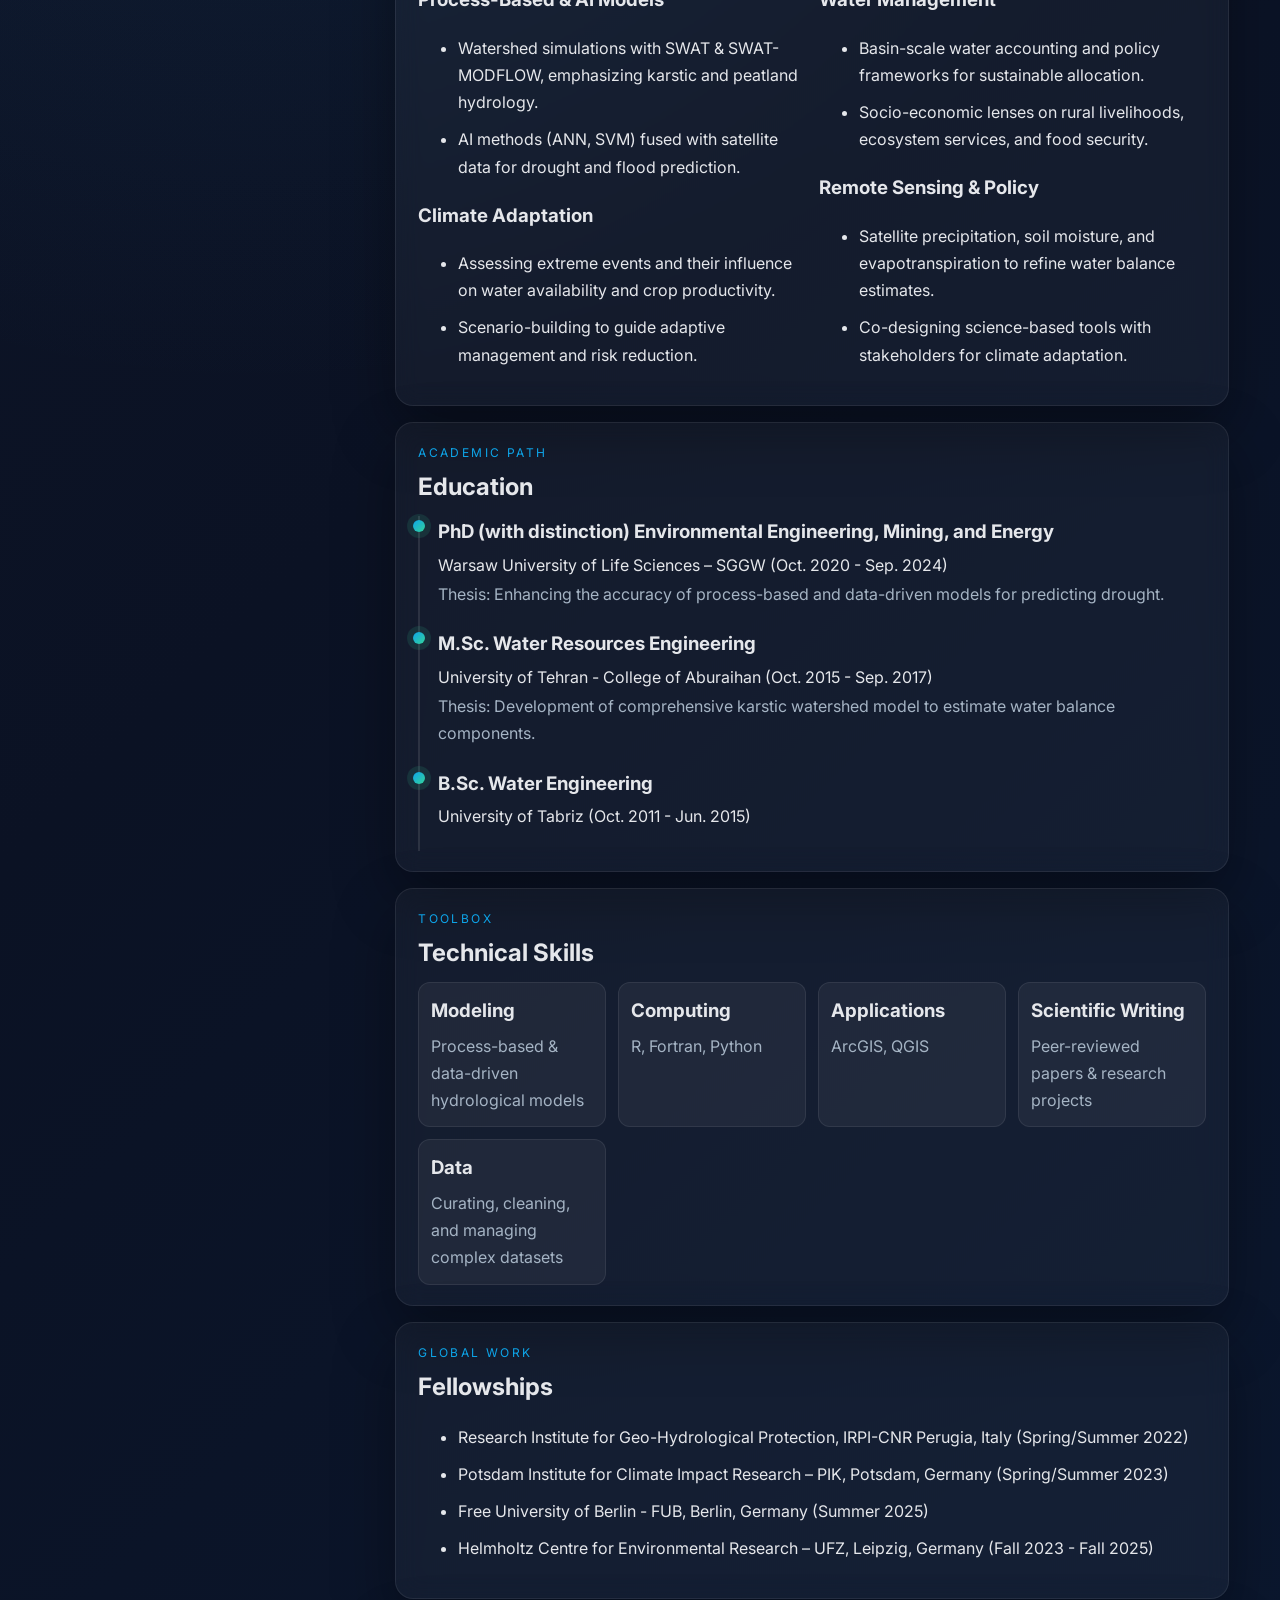
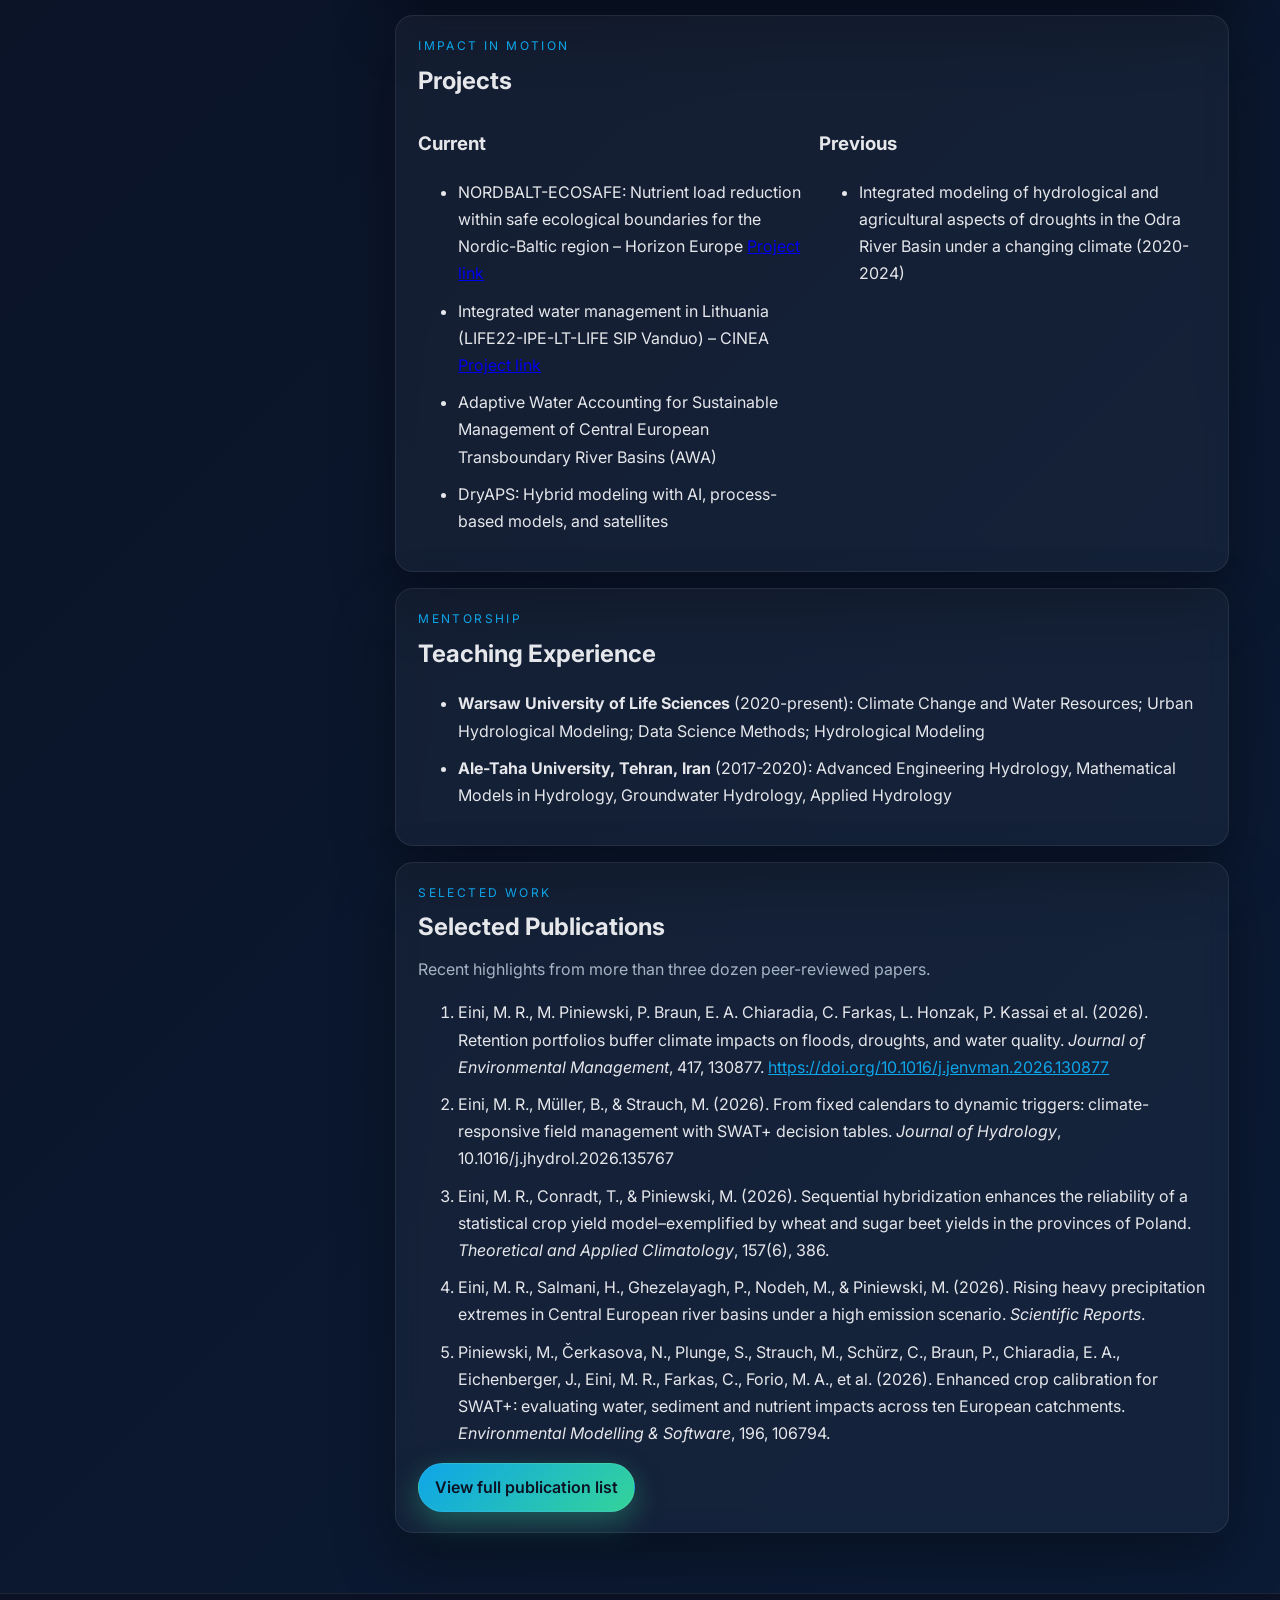
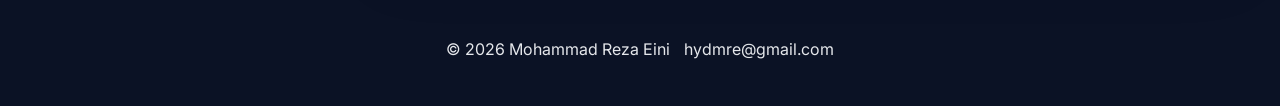
==== commit a4a0c184: "Limit selected publications to the first five entries" ====
--- a/index.html
+++ b/index.html
@@ -319,20 +319,6 @@
                           Enhanced crop calibration for SWAT+: evaluating water, sediment and nutrient impacts across ten European catchments.
                           <em>Environmental Modelling & Software</em>, 196, 106794.
                         </li>
-                    
-                        <li>
-                          Delavar, M., Morid, S., Zaghiyan, M. R., & Eini, M. R. (2025).
-                          Climate change and intensified irrigation as drivers of water imbalance in a large dry basin with two vanishing lakes in Iran.
-                          <em>Environment, Development and Sustainability</em>.
-                        </li>
-                    
-                        <li>
-                          Kalaki, M. F., Delavar, M., Farokhnia, A., Morid, S., Kuchak, V. S.,
-                          Hajihosseini, H., Shahbazi, A., Nourmohammadi, F., Motamedi, A., & Eini, M. R. (2025).
-                          An ensemble multi-model approach for long-term river flow forecasting in managed basins of the Middle East:
-                          Insights from the Karkheh River Basin.
-                          <em>Journal of Hydrology</em>, 132846.
-                        </li>
                       </ol>
                     
                       <a href="publications.html" class="btn primary">
